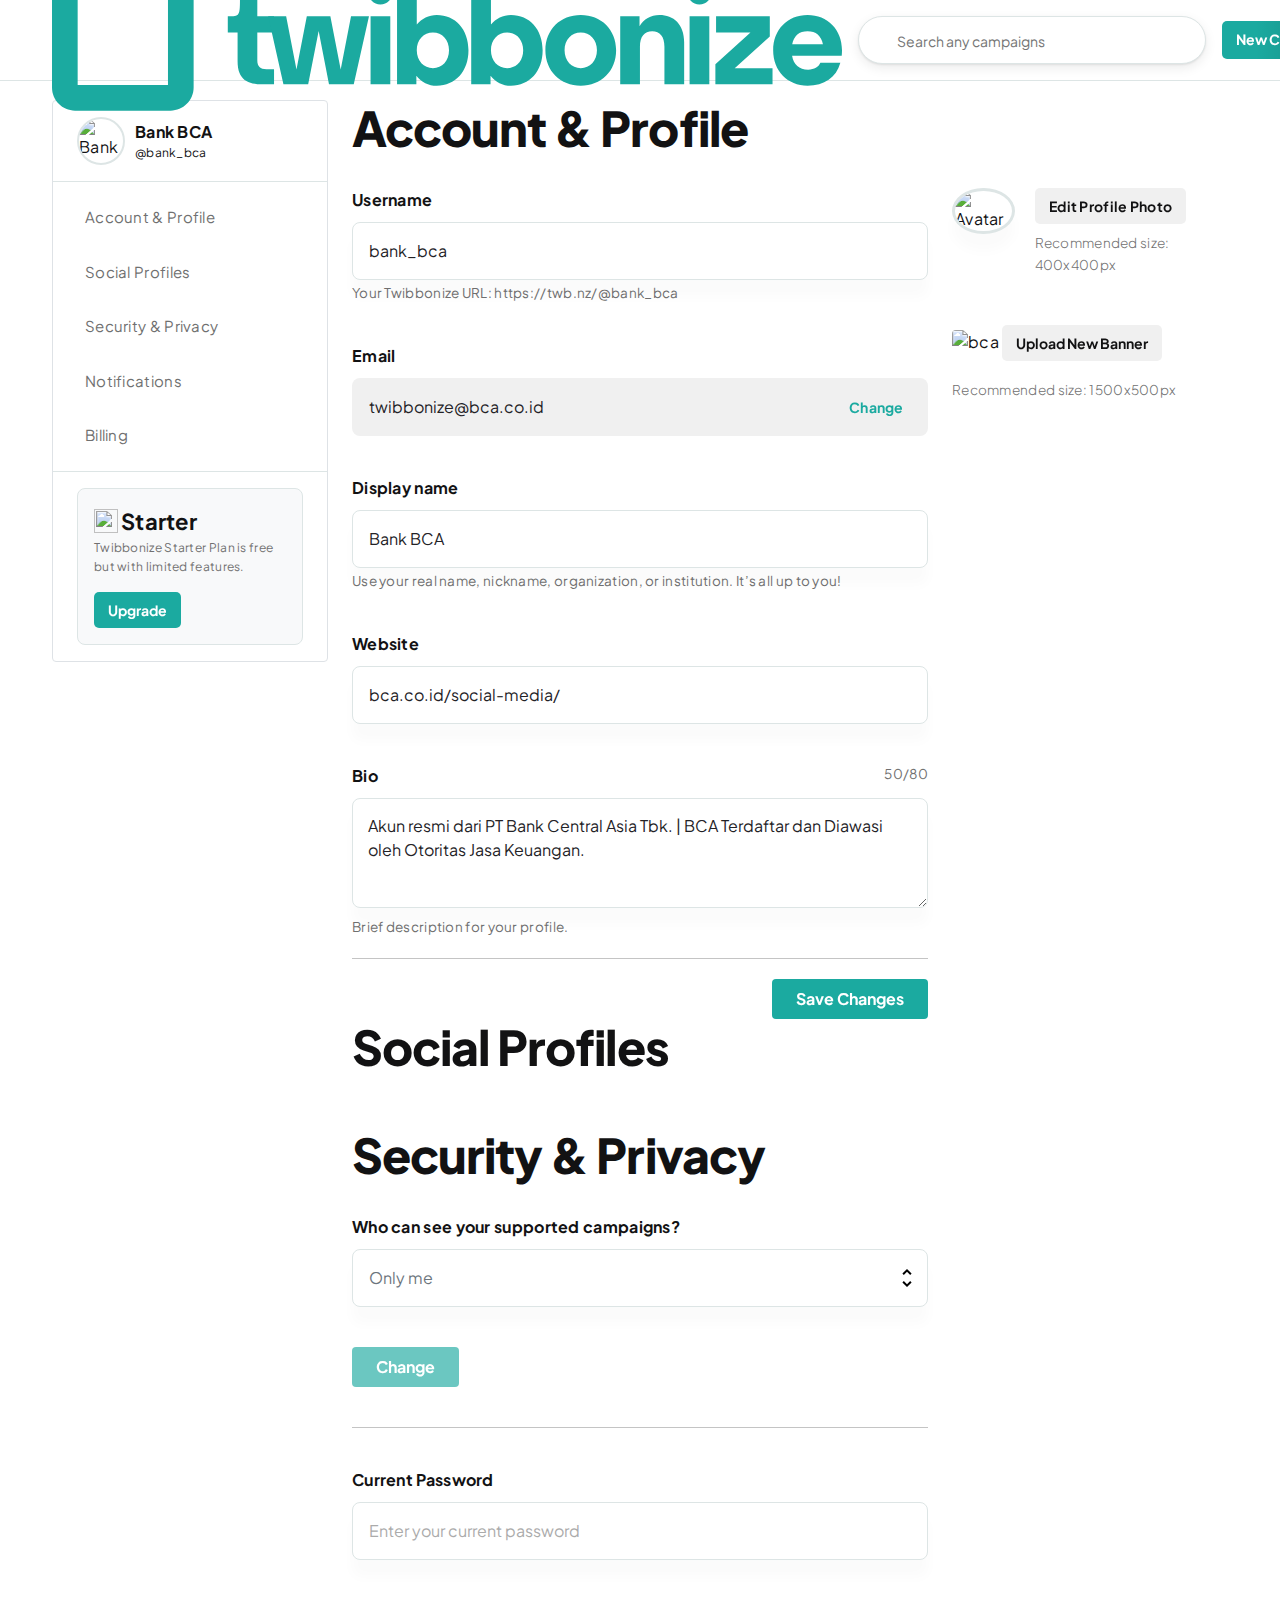
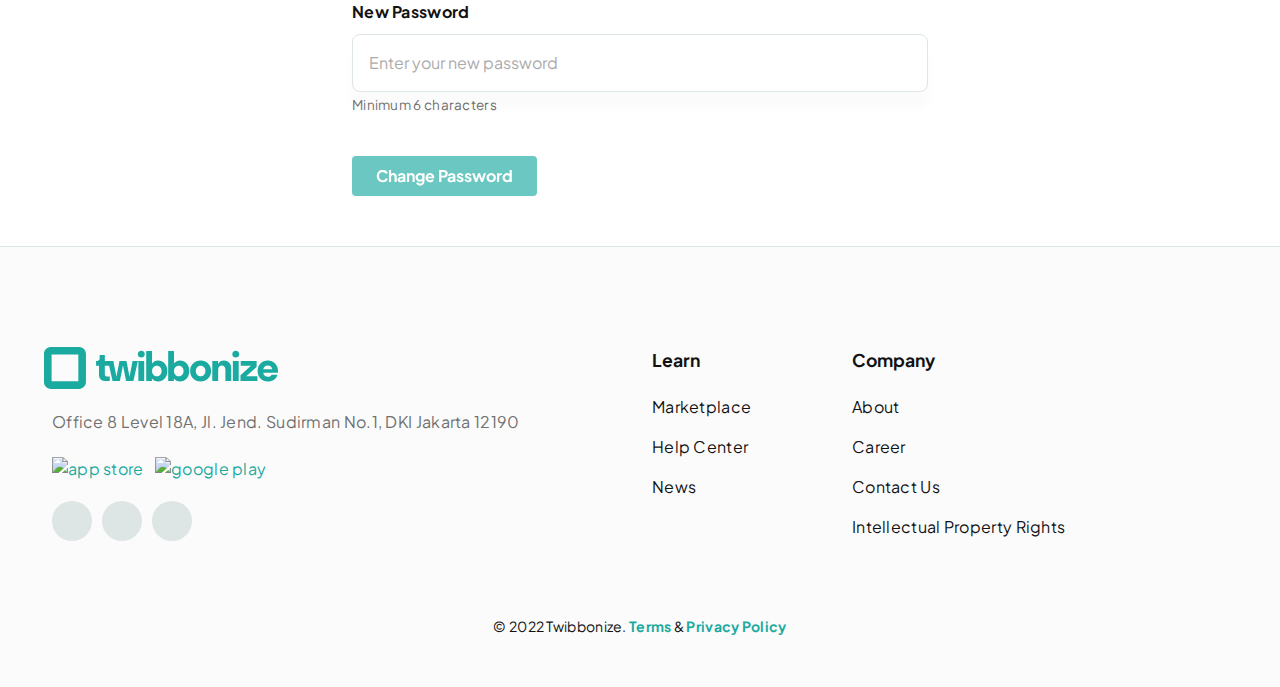
==== account_settings.html @ a71d7d4b "change button title" ====
<!DOCTYPE html>
<html>

<head>
  <meta charset="UTF-8" />
  <meta name="title" content="Raroin" />
  <meta name="description" content="where campaigns meet you" />
  <meta name="keywords" content="twibbonize, twibbon, campaign, bingkai, frame" />
  <meta name="robots" content="index, follow" />
  <meta name="language" content="English" />
  <meta name="viewport" content="width=device-width, initial-scale=1.0" />
  <title> Twibbonize - Where Campaigns Meet You!</title>
  <meta name="msapplication-TileColor" content="#da532c" />
  <meta name="theme-color" content="#ffffff" />
  <link rel="shortcut icon" href="/assets/img/icons/favicon-32x32.png" sizes="32x32" type="image/x-icon">
  <link rel="shortcut icon" href="/assets/img/icons/favicon-16x16.png" sizes="16x16" type="image/x-icon">

  <!-- 🌈🌈🌈🌈🌈🌈🌈🌈🌈🌈🌈🌈🌈🌈🌈 STYLES -->
  <link rel="stylesheet" href="assets/css/plugins/remixicon.css" />
  <link rel="stylesheet" href="assets/css/plugins/bootstrap.min.css" />
  <link rel="stylesheet" href="assets/css/plugins/swiper-bundle.min.css" />
  <link rel="stylesheet" href="assets/css/style.css?v=0.1" />
  <script src="https://cdn.jsdelivr.net/npm/feather-icons/dist/feather.min.js"></script>
</head>

<body>

  <div class="overflow-hidden">
    <div class="expand_menu">
      <div class="overlay">
        <div class="menu-wrapper">
          <div class="menu-container">
            <div class="darkmode-wrapper">
              <div class="switch_item toggle-darkmode checked">
                <input type="checkbox" id="darkmode" checked>
                <label for="darkmode"></label>
              </div>
            </div>

            <button class="btn-close-menu toggle-expand-menu">
              <i data-feather="x"></i>
            </button>

            <ul class="menu-list">
              <li class="menu-item">
                <a href="explore.html">
                  Explore
                </a>
              </li>
              <li class="menu-item">
                <a href="//marketplace.twibbonize.com">
                  Marketplace
                </a>
              </li>
              <li class="menu-item">
                <a href="//guide.twibbonize.com">
                  Guide
                </a>
              </li>

              <li class="menu-item">
                <a href="//news.twibbonize.com">
                  News
                </a>
              </li>

              <li class="menu-item">
                <a href="//about.twibbonize.com">
                  About
                </a>
              </li>
            </ul>

            <a class="btn-change-lang">
              <i data-feather="globe"></i>
              <span>English (United States)</span>
            </a>

            <div class="profile-section">
              <div class="profile-avatar">
                <img class="profile-img" src="assets/img/avatars/twibbonize-avatar.jpg" alt="avatar">
                <div class="profile-name">
                  <h5>Yoga Altariz</h5>
                  <a href="#">Manage your profile</a>
                </div>
              </div>

              <div>
                <button class="btn btn-transparent btn-sm">
                  <i data-feather="log-out"></i>
                </button>
              </div>
            </div>
          </div>
        </div>
      </div>
    </div>

    <header class="header__explore">
      <div class="container">
        <nav class="header-wrapper">
          <div class="header__logo">

            <a href="home.html" class="d-none d-md-inline">
              <img class="header__brand" src="assets/img/logos/Logo-twb.svg" alt="logo" />
              <img class="header__brand-mobile" src="assets/img/logos/logo-twb-icon.svg" alt="logo" />
            </a>


            <a href="home.html" class="d-inline d-md-none color_text">
              <i data-feather="chevron-left" width="24" height="24"></i>
            </a>
          </div>

          <div class="header__center">
            <div class="header__search">
              <i data-feather="search" width="16" style="position: absolute; top: 12px; color: #ababab"></i>
              <input type="search" placeholder="Search any campaigns" />
            </div>
          </div>

          <div class="d-none d-md-flex header__menu">
            <button class="d-none d-lg-inline header__action-item btn btn-grad btn-sm">
              <i data-feather="plus" width="16" height="16"></i>
              New Campaign
            </button>
            <button class="header__bar-menu toggle-expand-menu">
              <i data-feather="menu" width="24" height="24"></i>
            </button>
          </div>
        </nav>
      </div>
    </header>

    <div x-data="app()" class="container mt-100 mb-30">
      <div class="row">
        <div class="col-3">
          <div class="border rounded">
            <div class="d-flex align-items-center space-x-10 account-profile">
              <img class="photo" src="assets/img/avatars/bca.png" alt="Bank BCA">
              <div class="d-flex flex-column">
                <span class="fw-bold">Bank BCA</span>
                <span class="txt_sm">@bank_bca</span>
              </div>
            </div>
            <ul class="account-menu">
              <li :class="{ 'active': currentSetting == 'account' }" @click="switchSetting('account')">
                <a href="#" class="d-flex align-items-center justify-content-between">
                  <div class="d-flex align-items-center">
                    <i data-feather="user" width="16" height="16"></i>
                    <span class="ml-2">Account & Profile</span>
                  </div>
                  <i data-feather="chevron-right" width="16" height="16"></i>
                </a>
              </li>

              <li :class="{ 'active': currentSetting == 'social' }" @click="switchSetting('social')">
                <a href="#" class="d-flex align-items-center justify-content-between">
                  <div class="d-flex align-items-center">
                    <i data-feather="link" width="16" height="16"></i>
                    <span class="ml-2">Social Profiles</span>
                  </div>
                  <i data-feather="chevron-right" width="16" height="16"></i>
                </a>
              </li>

              <li :class="{ 'active': currentSetting == 'security' }" @click="switchSetting('security')">
                <a href="#" class="d-flex align-items-center justify-content-between">
                  <div class="d-flex align-items-center">
                    <i data-feather="lock" width="16" height="16"></i>
                    <span class="ml-2">Security & Privacy</span>
                  </div>
                  <i data-feather="chevron-right" width="16" height="16"></i>
                </a>
              </li>


              <li :class="{ 'active': currentSetting == 'notification' }" @click="switchSetting('notification')">
                <a href="#" class="d-flex align-items-center justify-content-between">
                  <div class="d-flex align-items-center">
                    <i data-feather="bell" width="16" height="16"></i>
                    <span class="ml-2">Notifications</span>
                  </div>
                  <i data-feather="chevron-right" width="16" height="16"></i>
                </a>
              </li>

              <li :class="{ 'active': currentSetting == 'billing' }" @click="switchSetting('billing')">
                <a href="#" class="d-flex align-items-center justify-content-between">
                  <div class="d-flex align-items-center">
                    <i data-feather="credit-card" width="16" height="16"></i>
                    <span class="ml-2">Billing</span>
                  </div>
                  <i data-feather="chevron-right" width="16" height="16"></i>
                </a>
              </li>


              <li>
                <div class="upgrade-card">
                  <div class="account-plan bg-light">
                    <div class="d-flex align-items-center space-x-3">
                      <img class="account-plan--icon" src="assets/img/icons/sphere.svg" alt="">
                      <span class="account-plan--title">
                        Starter
                      </span>
                    </div>

                    <p class="txt_sm">Twibbonize Starter Plan is free but with limited features. </p>

                    <button class="btn btn-primary btn-sm mt-3">Upgrade</button>
                  </div>
                </div>
              </li>
            </ul>
          </div>
        </div>


        <div class="col-9">
          <div x-show="currentSetting == 'account'" x-transition>
            <h1 class="setting-title">Account & Profile</h1>
            <div class="row">
              <div class="col-8">
                <div class="form-group">
                  <div class="space-y-40">
                    <div class="space-y-10">
                      <span class="nameInput">Username</span>
                      <input type="text" class="form-control input_white" value="bank_bca" />
                      <small class="txt_xs color_text">Your Twibbonize URL: https://twb.nz/@bank_bca</small>
                    </div>


                    <div class="space-y-10">
                      <span class="nameInput">Email</span>
                      <div class="confirm">
                        <input type="text" class="form-control" placeholder="Enter your email"
                          value="twibbonize@bca.co.id" disabled>
                        <a href="#" class="confirm-btn btn btn-ghost btn-sm">Change</a>
                      </div>

                    </div>

                    <div class="space-y-10">
                      <span class="nameInput">Display name</span>
                      <input type="text" class="form-control input_white" value="Bank BCA" />
                      <small class="txt_xs color_text">Use your real name, nickname, organization, or institution. It’s
                        all up to you!</small>
                    </div>



                    <div class="space-y-10">
                      <span class="nameInput">Website</span>
                      <input type="text" class="form-control input_white" value="bca.co.id/social-media/" />
                    </div>

                    <div class="space-y-10">
                      <div class="d-flex  justify-content-between">
                        <span class="nameInput">Bio</span>

                        <span class="txt_xs color_text">50/80</span>
                      </div>
                      <textarea style="min-height: 110px" class="input_white"
                        placeholder="Add your bio">Akun resmi dari PT Bank Central Asia Tbk. | BCA Terdaftar dan Diawasi oleh Otoritas Jasa Keuangan.</textarea>
                      <small class="txt_xs color_text">Brief description for your profile.</small>
                    </div>
                  </div>
                </div>

                <hr>
                <div class="mt-20">
                  <button class="btn btn-primary float-right">Save Changes</button>
                </div>
              </div>

              <div class="col-4">
                <div class="form-group">
                  <div class="space-y-40">
                    <div class="avatars align-items-start space-x-20 mb-30">
                      <div id="profile-container">
                        <img id="profileImage" src="assets/img/avatars/bca.png" alt="Avatar" class="avatar border" />
                      </div>
                      <div class="d-flex flex-column">
                        <div id="boxUpload">
                          <a href="#" class="btn btn-secondary btn-sm mb-2">Edit Profile Photo</a>
                          <input id="imageUpload" type="file" name="profile_photo" placeholder="Photo" required=""
                            capture>
                        </div>
                        <p class="txt_xs fw-light">Recommended size: 400x400px</p>
                      </div>
                    </div>

                    <div class="space-y-10">
                      <img class="profile-banner" src="assets/img/profile-banner/banner-bca.png" alt="bca">
                      <button class="btn btn-secondary btn-sm mb-2">Upload New Banner</button>
                      <p class="txt_xs fw-light">Recommended size: 1500x500px</p>
                    </div>
                  </div>
                </div>
              </div>
            </div>
          </div>

          <div x-show="currentSetting == 'social'" x-transition>
            <h1 class="setting-title">Social Profiles</h1>
            <div class="row">
              <div class="col-8">
                <div class="form-group">
                  <div class="space-y-40">
                    <div class="space-y-10">

                    </div>
                  </div>
                </div>
              </div>
            </div>
          </div>


          <div x-show="currentSetting == 'security'" x-transition>
            <h1 class="setting-title">Security & Privacy</h1>
            <div class="row">
              <div class="col-8">
                <div class="form-group">
                  <div class="space-y-40">
                    <div class="space-y-10">
                      <span class="nameInput">Who can see your supported campaigns?</span>
                      <select class="form-select custom-select input_white">
                        <option value="">Only me</option>
                        <option value="">Everyone</option>
                      </select>
                    </div>
                    <button class="btn btn-primary" disabled>Change</button>

                    <hr>
                    <div class="space-y-10">
                      <span class="nameInput">Current Password</span>
                      <input type="password" class="form-control input_white"
                        placeholder="Enter your current password" />
                    </div>

                    <div class="space-y-10">
                      <span class="nameInput">New Password</span>
                      <input type="password" class="form-control input_white" placeholder="Enter your new password" />
                      <small class="txt_xs color_text">Minimum 6 characters</small>
                    </div>

                    <button class="btn btn-primary" disabled>Change Password</button>
                  </div>
                </div>
              </div>

            </div>


          </div>
        </div>


      </div>
    </div>
  </div>


  <footer class="footer__1">
    <div class="container">
      <div class="row">
        <div class="col-lg-6 space-y-20">
          <div class="footer__logo">
            <a href="/">
              <img src="assets/img/logos/Logo-twb.svg" height="42" alt="logo" id="logo_js_f">
            </a>
          </div>
          <p class="footer__text">
            Office 8 Level 18A, Jl. Jend. Sudirman No.1,
            DKI Jakarta 12190
          </p>

          <div class="footer_download-app">
            <a href="#">
              <img src="assets/img/buttons/App Store.png" alt="app store">
            </a>

            <a href="#">
              <img src="assets/img/buttons/Google Play.png" alt="google play">
            </a>
          </div>


          <div>
            <ul class="footer__social space-x-10 mb-40">
              <li> <a href=""> <i data-feather="facebook"></i> </a>
              </li>
              <li> <a href=""> <i data-feather="twitter"></i> </a>
              </li>
              <li> <a href=""> <i data-feather="linkedin"></i> </a>
              </li>
            </ul>
          </div>
        </div>
        <div class="col-lg-2 col-6">
          <h6 class="footer__title">Learn</h6>
          <ul class="footer__list">
            <li> <a href="Home1.html"> Marketplace </a>
            </li>
            <li> <a href="Home2.html"> Help Center
              </a> </li>
            <li> <a href="Home3.html"> News </a> </li>

          </ul>
        </div>
        <div class="col-lg-3 col-6">
          <h6 class="footer__title">Company</h6>
          <ul class="footer__list">
            <li> <a href="Profile.html"> About </a>
            </li>
            <li> <a href="Creators.html"> Career </a>
            </li>
            <li>
              <a href="Collections.html"> Contact Us </a>
            </li>
            <li>
              <a href="#">
                Intellectual Property Rights
              </a>
            </li>
          </ul>
        </div>

      </div>
      <div class="copyright text-center">
        <span>© 2022 Twibbonize.</span>
        <a href="#" class="color_brand">Terms</a>
        <span>&</span>
        <a href="#" class="color_brand">Privacy Policy</a>
      </div>
    </div>
  </footer>
  </div>


  <!-- 🌈🌈🌈🌈🌈🌈🌈🌈🌈🌈🌈🌈🌈🌈🌈 SCRIPTS -->
  <script src="assets/js/jquery-3.6.0.js"></script>
  <script src="https://cdn.jsdelivr.net/npm/select2@4.1.0-rc.0/dist/js/select2.min.js"></script>
  <script src="assets/js/bootstrap.bundle.min.js"></script>
  <script src="assets/js/swiper-bundle.min.js"></script>
  <script src="assets/js/gsap.min.js"></script>
  <script src="assets/js/ScrollTrigger.min.js"></script>
  <script src="assets/js/sticky-sidebar.js"></script>
  <script src="assets/js/script.js"></script>
  <script src="https://cdn.jsdelivr.net/npm/web3@latest/dist/web3.min.js"></script>
  <script src="https://unpkg.com/dayjs@1.8.21/dayjs.min.js"></script>
  <script src="https://cdn.jsdelivr.net/npm/dayjs@1.11.3/plugin/relativeTime.js"></script>
  <script src="//unpkg.com/alpinejs" defer></script>
  <script src="https://unpkg.com/@popperjs/core@2"></script>
  <script src="https://unpkg.com/tippy.js@6"></script>

  <script>
    feather.replace()


    $('.toggle-expand-menu').click(function () {
      $('body').toggleClass('expand-menu--open')
    })


    const app = function () {
      return {
        currentSetting: 'account',
        switchSetting: function (setting) {
          this.currentSetting = setting
        }
      }
    }

  </script>
</body>

</html>
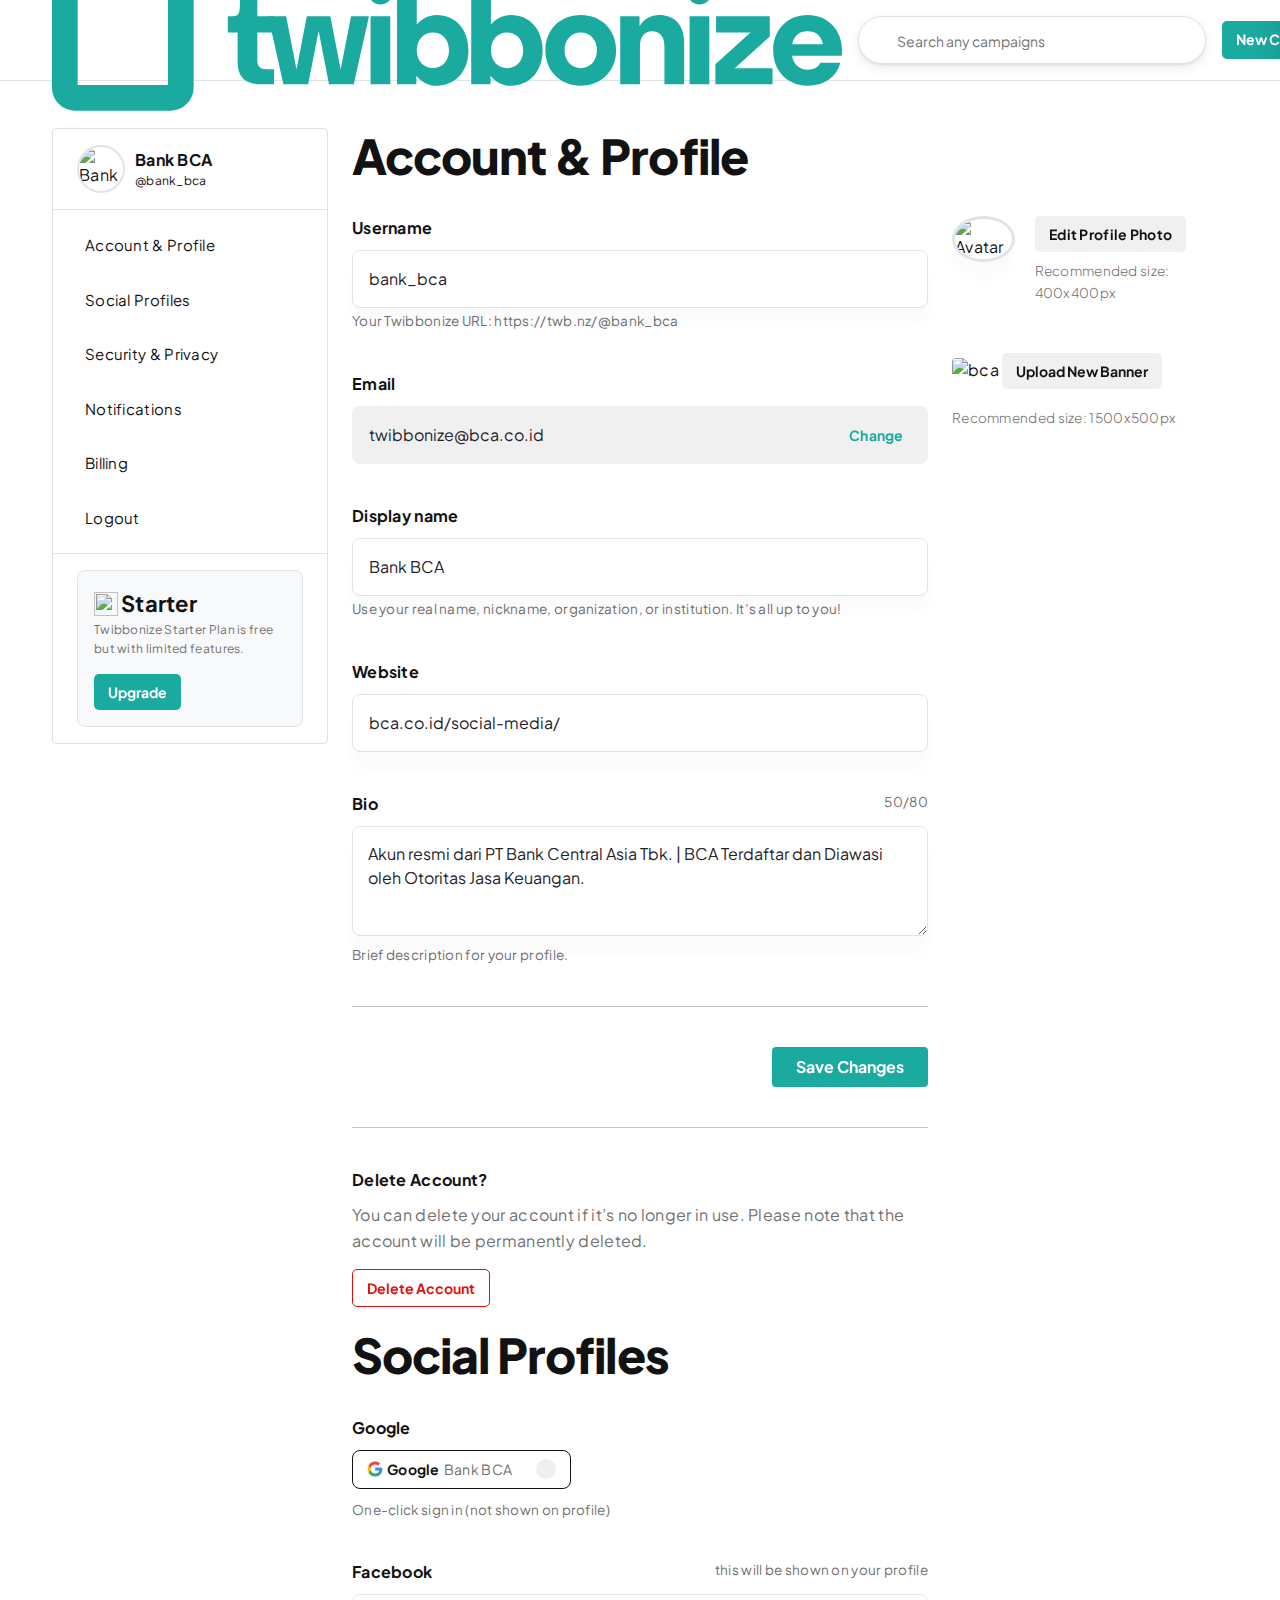
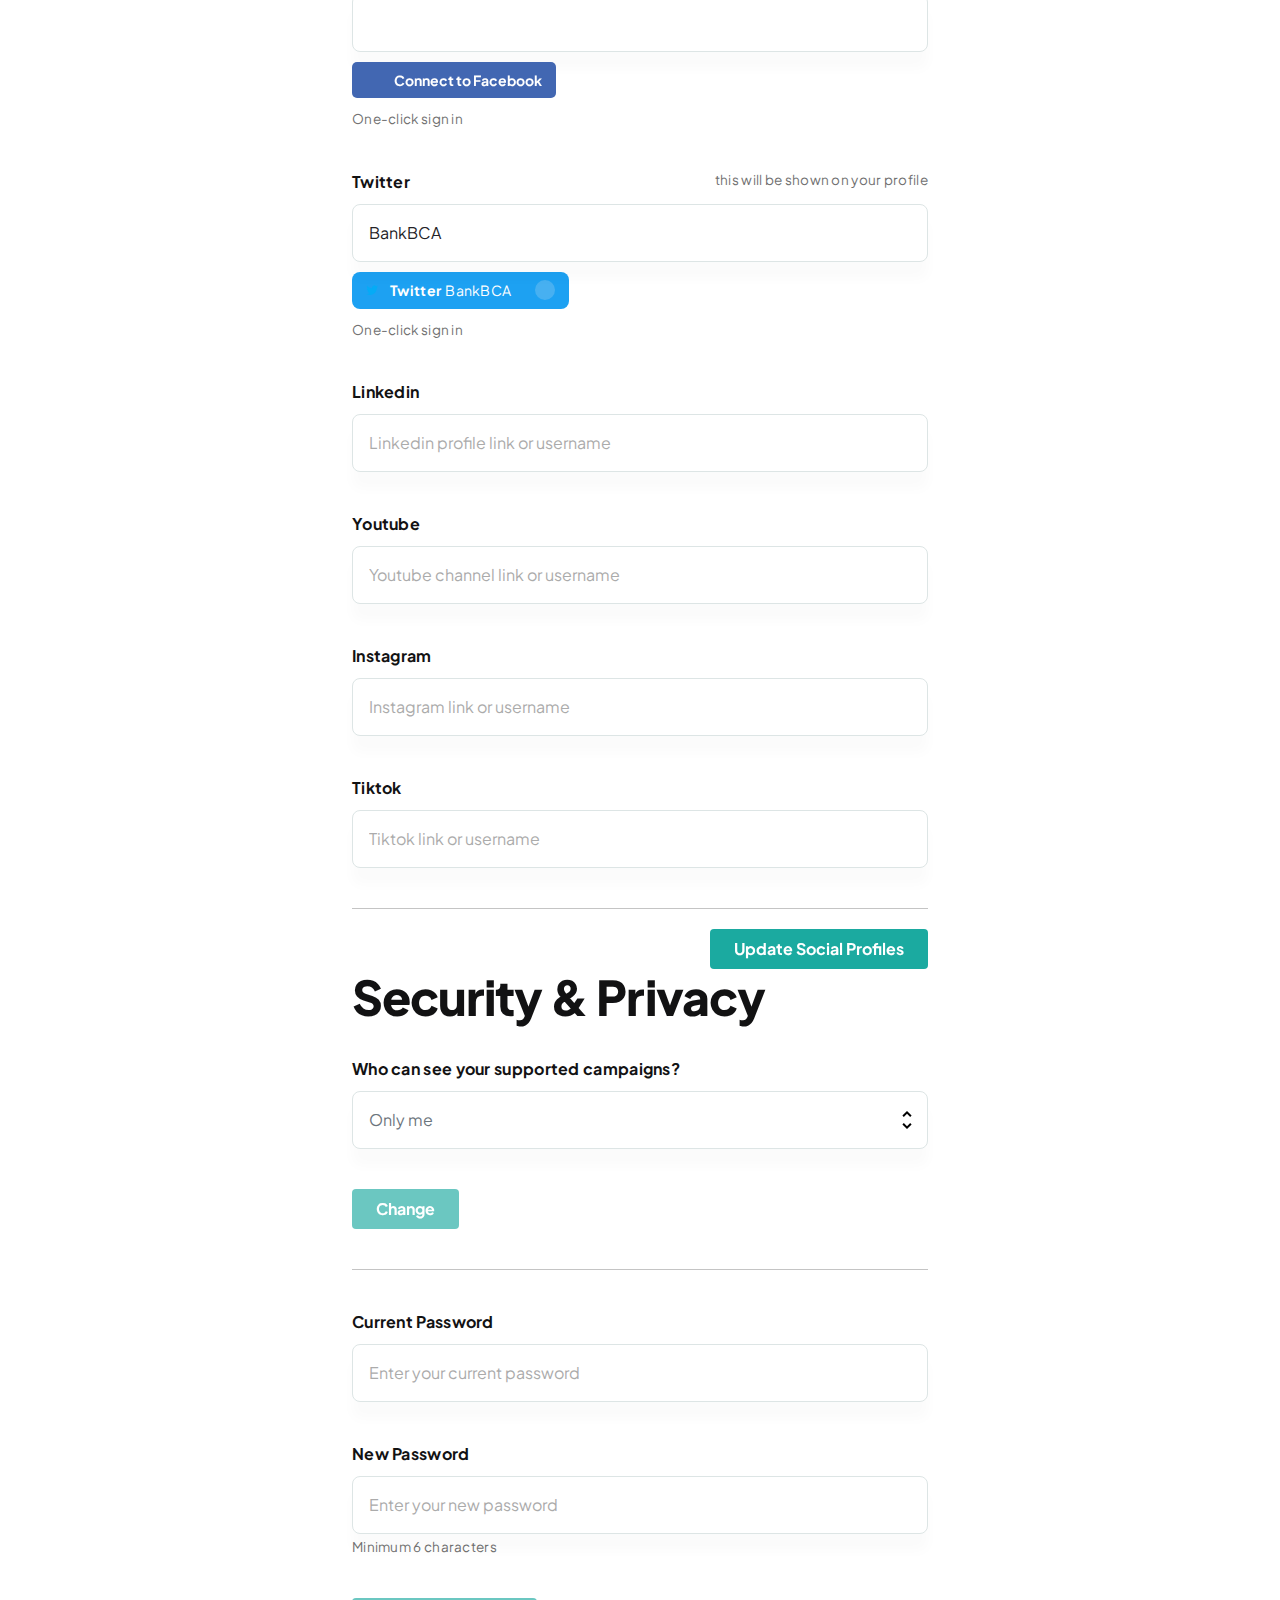
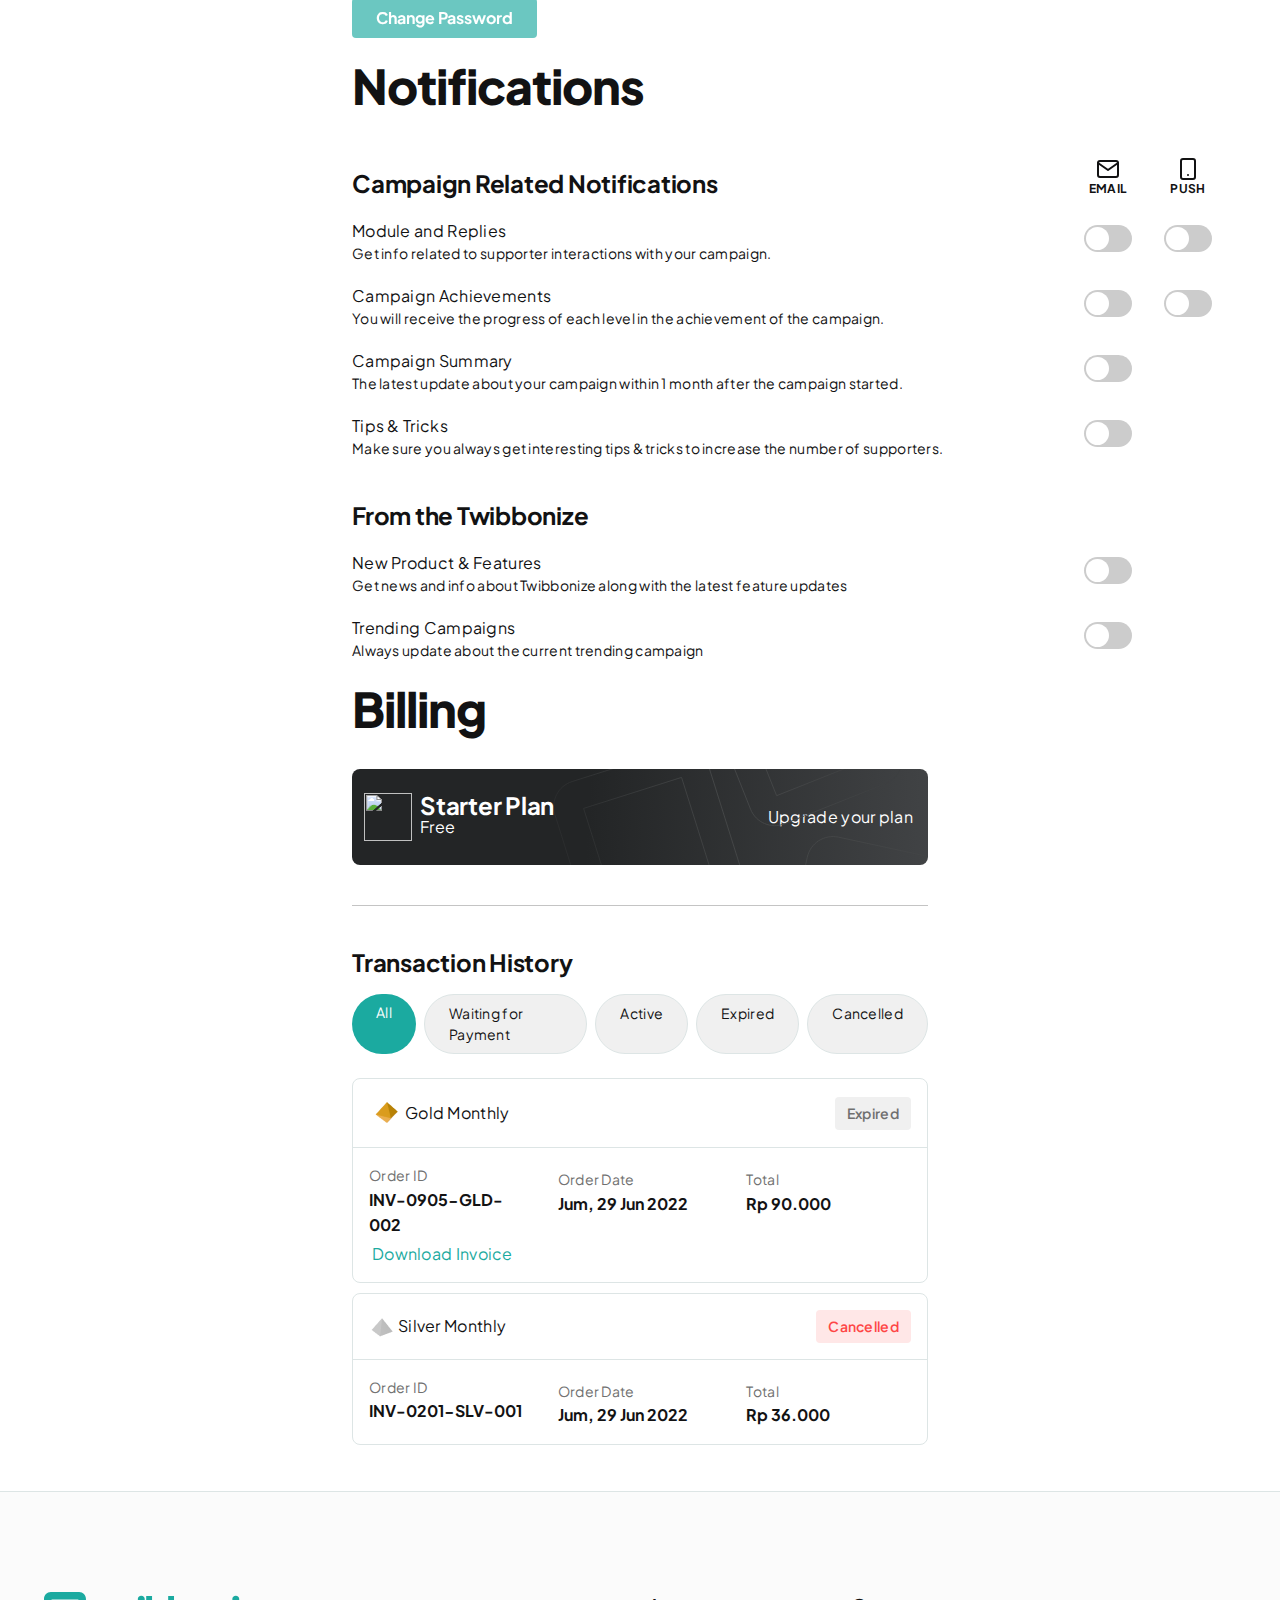
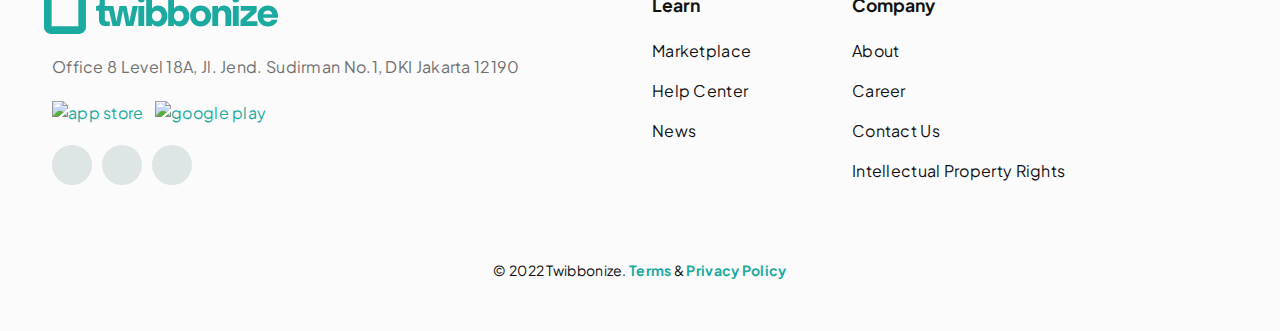
==== commit 280aa63b: "desktop notifications & billing" ====
--- a/account_settings.html
+++ b/account_settings.html
@@ -23,9 +23,8 @@
   <script src="https://cdn.jsdelivr.net/npm/feather-icons/dist/feather.min.js"></script>
 </head>
 
-<body>
-
-  <div class="overflow-hidden">
+<body x-data="app()">
+  <div id="min-tablet-view" class="overflow-hidden">
     <div class="expand_menu">
       <div class="overlay">
         <div class="menu-wrapper">
@@ -81,14 +80,8 @@
                 <img class="profile-img" src="assets/img/avatars/twibbonize-avatar.jpg" alt="avatar">
                 <div class="profile-name">
                   <h5>Yoga Altariz</h5>
-                  <a href="#">Manage your profile</a>
-                </div>
-              </div>
-
-              <div>
-                <button class="btn btn-transparent btn-sm">
-                  <i data-feather="log-out"></i>
-                </button>
+                  <a href="account_settings.html">Manage your account</a>
+                </div>
               </div>
             </div>
           </div>
@@ -132,7 +125,7 @@
       </div>
     </header>
 
-    <div x-data="app()" class="container mt-100 mb-30">
+    <div class="app container mb-30">
       <div class="row">
         <div class="col-3">
           <div class="border rounded">
@@ -144,7 +137,8 @@
               </div>
             </div>
             <ul class="account-menu">
-              <li :class="{ 'active': currentSetting == 'account' }" @click="switchSetting('account')">
+              <li :class="{ 'active': currentSetting == 'Account & Profile' }"
+                @click="switchSetting('Account & Profile')">
                 <a href="#" class="d-flex align-items-center justify-content-between">
                   <div class="d-flex align-items-center">
                     <i data-feather="user" width="16" height="16"></i>
@@ -154,7 +148,7 @@
                 </a>
               </li>
 
-              <li :class="{ 'active': currentSetting == 'social' }" @click="switchSetting('social')">
+              <li :class="{ 'active':  currentSetting == 'Social Profiles' }" @click="switchSetting('Social Profiles')">
                 <a href="#" class="d-flex align-items-center justify-content-between">
                   <div class="d-flex align-items-center">
                     <i data-feather="link" width="16" height="16"></i>
@@ -164,7 +158,8 @@
                 </a>
               </li>
 
-              <li :class="{ 'active': currentSetting == 'security' }" @click="switchSetting('security')">
+              <li :class="{ 'active': currentSetting == 'Security & Privacy' }"
+                @click="switchSetting('Security & Privacy')">
                 <a href="#" class="d-flex align-items-center justify-content-between">
                   <div class="d-flex align-items-center">
                     <i data-feather="lock" width="16" height="16"></i>
@@ -175,7 +170,7 @@
               </li>
 
 
-              <li :class="{ 'active': currentSetting == 'notification' }" @click="switchSetting('notification')">
+              <li :class="{ 'active': currentSetting == 'Notifications' }" @click="switchSetting('Notifications')">
                 <a href="#" class="d-flex align-items-center justify-content-between">
                   <div class="d-flex align-items-center">
                     <i data-feather="bell" width="16" height="16"></i>
@@ -185,7 +180,7 @@
                 </a>
               </li>
 
-              <li :class="{ 'active': currentSetting == 'billing' }" @click="switchSetting('billing')">
+              <li :class="{ 'active': currentSetting == 'Billing' }" @click="switchSetting('Billing')">
                 <a href="#" class="d-flex align-items-center justify-content-between">
                   <div class="d-flex align-items-center">
                     <i data-feather="credit-card" width="16" height="16"></i>
@@ -195,6 +190,14 @@
                 </a>
               </li>
 
+              <li>
+                <a href="#" class="d-flex align-items-center justify-content-between">
+                  <div class="d-flex align-items-center">
+                    <i data-feather="log-out" width="16" height="16"></i>
+                    <span class="ml-2">Logout</span>
+                  </div>
+                </a>
+              </li>
 
               <li>
                 <div class="upgrade-card">
@@ -218,7 +221,7 @@
 
 
         <div class="col-9">
-          <div x-show="currentSetting == 'account'" x-transition>
+          <div x-show="currentSetting == 'Account & Profile'" x-transition>
             <h1 class="setting-title">Account & Profile</h1>
             <div class="row">
               <div class="col-8">
@@ -265,13 +268,31 @@
                         placeholder="Add your bio">Akun resmi dari PT Bank Central Asia Tbk. | BCA Terdaftar dan Diawasi oleh Otoritas Jasa Keuangan.</textarea>
                       <small class="txt_xs color_text">Brief description for your profile.</small>
                     </div>
-                  </div>
-                </div>
-
-                <hr>
-                <div class="mt-20">
-                  <button class="btn btn-primary float-right">Save Changes</button>
-                </div>
+
+                    <hr class="d-block">
+                    <div class="d-flex">
+                      <button class="btn btn-primary ml-auto">Save Changes</button>
+                    </div>
+
+                    <hr class="d-block">
+
+                    <div class="space-y-10">
+                      <span class="nameInput">
+                        Delete Account?
+                      </span>
+
+                      <p class="color_text">
+                        You can delete your account if it’s no longer in use. Please note that the account will be
+                        permanently deleted.
+                      </p>
+
+
+                      <button class="btn btn-danger btn-outline btn-sm mt-3">Delete Account</button>
+                    </div>
+                  </div>
+                </div>
+
+
               </div>
 
               <div class="col-4">
@@ -302,23 +323,118 @@
             </div>
           </div>
 
-          <div x-show="currentSetting == 'social'" x-transition>
+          <div x-show=" currentSetting == 'Social Profiles'" x-transition>
             <h1 class="setting-title">Social Profiles</h1>
             <div class="row">
               <div class="col-8">
                 <div class="form-group">
                   <div class="space-y-40">
                     <div class="space-y-10">
-
-                    </div>
-                  </div>
-                </div>
-              </div>
-            </div>
-          </div>
-
-
-          <div x-show="currentSetting == 'security'" x-transition>
+                      <span class="nameInput d-block">Google</span>
+                      <div class="google-connect">
+                        <div class="d-flex align-items-center space-x-4">
+                          <svg xmlns="http://www.w3.org/2000/svg" xmlns:xlink="http://www.w3.org/1999/xlink" width="16"
+                            height="16" viewBox="0 0 32 32" fill="none">
+                            <rect width="32" height="32" fill="url(#pattern0)" />
+                            <defs>
+                              <pattern id="pattern0" patternContentUnits="objectBoundingBox" width="1" height="1">
+                                <use xlink:href="#image0" transform="scale(0.0025)" />
+                              </pattern>
+                              <image id="image0" width="400" height="400"
+                                xlink:href="[data-uri]" />
+                            </defs>
+                          </svg>
+                          <span class="color_black fw-bold">Google</span>
+                          <span class="color_text">Bank BCA</span>
+                        </div>
+
+                        <button class="disconnect">
+                          <i data-feather="x" width="16" height="16"></i>
+                        </button>
+                      </div>
+
+                      <p class="txt_xs color_text">One-click sign in (not shown on profile)</p>
+                    </div>
+
+
+                    <div class="space-y-10">
+                      <div class="d-flex  justify-content-between">
+                        <span class="nameInput">Facebook</span>
+                        <span class="txt_xs color_text">this will be shown on your profile</span>
+                      </div>
+                      <input type="text" class="form-control input_white" />
+
+                      <button class="btn facebook-btn btn-sm">
+                        <img class="mr-2" src="assets/img/icons/facebook-box.svg" width="16" height="16" alt="">
+                        Connect to Facebook
+                      </button>
+
+                      <p class="txt_xs color_text">One-click sign in</p>
+                    </div>
+
+
+                    <div class="space-y-10">
+                      <div class="d-flex  justify-content-between">
+                        <span class="nameInput">Twitter</span>
+                        <span class="txt_xs color_text">this will be shown on your profile</span>
+                      </div>
+                      <input type="text" class="form-control input_white" value="BankBCA"
+                        placeholder="Twitter username" />
+
+                      <div class="twitter-connect">
+                        <div class="d-flex align-items-center space-x-4">
+                          <img class="mr-2" src="assets/img/icons/twitter.svg" height="10" alt="">
+                          <span class="fw-bold">Twitter</span>
+                          <span class="color-grey-light fw-normal">BankBCA</span>
+                        </div>
+
+
+                        <button class="disconnect">
+                          <i data-feather="x" width="16" height="16"></i>
+                        </button>
+                      </div>
+
+                      <p class="txt_xs color_text">One-click sign in</p>
+                    </div>
+
+
+                    <div class="space-y-10">
+                      <span class="nameInput">Linkedin</span>
+                      <input type="text" class="form-control input_white"
+                        placeholder="Linkedin profile link or username" />
+                    </div>
+
+
+                    <div class="space-y-10">
+                      <span class="nameInput">Youtube</span>
+                      <input type="text" class="form-control input_white"
+                        placeholder="Youtube channel link or username" />
+                    </div>
+
+
+                    <div class="space-y-10">
+                      <span class="nameInput">Instagram</span>
+                      <input type="text" class="form-control input_white" placeholder="Instagram link or username" />
+                    </div>
+
+                    <div class="space-y-10">
+                      <span class="nameInput">Tiktok</span>
+                      <input type="text" class="form-control input_white" placeholder="Tiktok link or username" />
+                    </div>
+
+                    <hr>
+                    <div class="mt-20">
+                      <button class="btn btn-primary float-right">Update Social Profiles</button>
+                    </div>
+
+                  </div>
+                </div>
+              </div>
+            </div>
+          </div>
+
+
+          <div x-show="currentSetting == 'Security & Privacy'" x-transition>
             <h1 class="setting-title">Security & Privacy</h1>
             <div class="row">
               <div class="col-8">
@@ -350,93 +466,756 @@
                   </div>
                 </div>
               </div>
-
-            </div>
-
-
-          </div>
-        </div>
-
-
+            </div>
+          </div>
+
+          <div x-show="currentSetting == 'Notifications'" x-transition>
+            <h1 class="setting-title">Notifications</h1>
+
+            <div class="form-group">
+              <div class="form-column-wrapper">
+                <div class="form-column--header">
+                  <h3 class="form-column--title">
+                    Campaign Related Notifications
+                  </h3>
+
+                  <div class="text-center">
+                    <svg xmlns="http://www.w3.org/2000/svg" width="24" height="24" viewBox="0 0 24 24" fill="none"
+                      stroke="currentColor" stroke-width="2" stroke-linecap="round" stroke-linejoin="round"
+                      class="feather feather-mail">
+                      <path d="M4 4h16c1.1 0 2 .9 2 2v12c0 1.1-.9 2-2 2H4c-1.1 0-2-.9-2-2V6c0-1.1.9-2 2-2z" />
+                      <polyline points="22,6 12,13 2,6" />
+                    </svg>
+
+                    <p class="notification-check--header">
+                      EMAIL
+                    </p>
+                  </div>
+
+                  <div class="text-center">
+                    <svg xmlns="http://www.w3.org/2000/svg" width="24" height="24" viewBox="0 0 24 24" fill="none"
+                      stroke="currentColor" stroke-width="2" stroke-linecap="round" stroke-linejoin="round"
+                      class="feather feather-smartphone">
+                      <rect x="5" y="2" width="14" height="20" rx="2" ry="2" />
+                      <line x1="12" y1="18" x2="12.01" y2="18" />
+                    </svg>
+
+                    <p class="notification-check--header">
+                      PUSH
+                    </p>
+                  </div>
+                </div>
+              </div>
+
+              <div class="space-y-20">
+                <div class="form-notify">
+                  <div class="form-notify--title">
+                    Module and Replies
+                  </div>
+                  <div class="form-notify--desc">
+                    Get info related to supporter interactions with your campaign.
+                  </div>
+                  <div class="form-notify--email">
+                    <div class="d-flex justify-content-center switch_item">
+                      <input type="checkbox" id="module_replies_email">
+                      <label for="module_replies_email">Toggle</label>
+                    </div>
+                  </div>
+                  <div class="form-notify--push">
+                    <div class="d-flex justify-content-center switch_item">
+                      <input type="checkbox" id="module_replies_push">
+                      <label for="module_replies_push">Toggle</label>
+                    </div>
+                  </div>
+                </div>
+
+
+                <div class="form-notify">
+                  <div class="form-notify--title">
+                    Campaign Achievements
+                  </div>
+                  <div class="form-notify--desc">
+                    You will receive the progress of each level in the achievement of the campaign.
+                  </div>
+                  <div class="form-notify--email">
+                    <div class="d-flex justify-content-center switch_item">
+                      <input type="checkbox" id="campaign_achievement_email">
+                      <label for="campaign_achievement_email">Toggle</label>
+                    </div>
+                  </div>
+                  <div class="form-notify--push">
+                    <div class="d-flex justify-content-center switch_item">
+                      <input type="checkbox" id="campaign_achievement_push">
+                      <label for="campaign_achievement_push">Toggle</label>
+                    </div>
+                  </div>
+                </div>
+
+
+                <div class="form-notify">
+                  <div class="form-notify--title">
+                    Campaign Summary
+                  </div>
+                  <div class="form-notify--desc">
+                    The latest update about your campaign within 1 month after the campaign started.
+                  </div>
+                  <div class="form-notify--email">
+                    <div class="d-flex justify-content-center switch_item">
+                      <input type="checkbox" id="campaign_summary_email">
+                      <label for="campaign_summary_email">Toggle</label>
+                    </div>
+                  </div>
+
+                </div>
+
+
+                <div class="form-notify">
+                  <div class="form-notify--title">
+                    Tips & Tricks
+                  </div>
+                  <div class="form-notify--desc">
+                    Make sure you always get interesting tips & tricks to increase the number of supporters.
+                  </div>
+                  <div class="form-notify--email">
+                    <div class="d-flex justify-content-center switch_item">
+                      <input type="checkbox" id="tips_trick_email">
+                      <label for="tips_trick_email">Toggle</label>
+                    </div>
+                  </div>
+
+                </div>
+
+
+              </div>
+            </div>
+
+
+            <div class="form-group">
+              <div class="form-column-wrapper">
+                <div class="form-column--header">
+                  <h3 class="form-column--title">
+                    From the Twibbonize
+                  </h3>
+                </div>
+              </div>
+
+
+              <div class="space-y-20">
+                <div class="form-notify">
+                  <div class="form-notify--title">
+                    New Product & Features
+                  </div>
+                  <div class="form-notify--desc">
+                    Get news and info about Twibbonize along with the latest feature updates
+                  </div>
+                  <div class="form-notify--email">
+                    <div class="d-flex justify-content-center switch_item">
+                      <input type="checkbox" id="product_features_email">
+                      <label for="product_features_email">Toggle</label>
+                    </div>
+                  </div>
+
+                </div>
+
+
+                <div class="form-notify">
+                  <div class="form-notify--title">
+                    Trending Campaigns
+                  </div>
+                  <div class="form-notify--desc">
+                    Always update about the current trending campaign
+                  </div>
+                  <div class="form-notify--email">
+                    <div class="d-flex justify-content-center switch_item">
+                      <input type="checkbox" id="trending_email">
+                      <label for="trending_email">Toggle</label>
+                    </div>
+                  </div>
+                </div>
+
+              </div>
+
+            </div>
+
+
+          </div>
+
+
+          <div x-show="currentSetting == 'Billing'" x-transition>
+            <h1 class="setting-title">Billing</h1>
+
+            <div class="row">
+              <div class="col-8">
+                <div class="space-y-40">
+                  <div class="badge-plan starter">
+                    <img class="badge-plan--mask" src="assets/img/items/badge-pattern.svg" alt="">
+                    <div class="d-flex align-items-center">
+                      <img class="badge-plan--icon" src="assets/img/icons/sphere.svg" alt="">
+
+                      <div class="badge-plan--identity">
+                        <h5 class="title">
+                          Starter Plan
+                        </h5>
+                        <span class="type">Free</span>
+                      </div>
+
+                      <div class="space-x-3">
+                        <span>Upgrade your plan</span>
+                        <i data-feather="chevron-right"></i>
+                      </div>
+                    </div>
+                  </div>
+
+                  <hr>
+
+                  <section class="transaction">
+                    <h4 class="transaction--title">
+                      Transaction History
+                    </h4>
+
+                    <ul class="transaction--chips">
+                      <li class="active">
+                        All
+                      </li>
+
+                      <li>
+                        Waiting for Payment
+                      </li>
+
+                      <li>Active</li>
+
+                      <li>
+                        Expired
+                      </li>
+
+                      <li>
+                        Cancelled
+                      </li>
+                    </ul>
+
+
+                    <div class="transaction-history space-y-10">
+                      <div class="transaction-card">
+                        <div class="transaction-card--header">
+                          <div class="d-flex space-x-3 align-items-center">
+                            <img src="assets/img/icons/premium-icons/gold.png" alt="gold">
+                            Gold Monthly
+                          </div>
+
+                          <span class="status expired">
+                            Expired
+                          </span>
+                        </div>
+                        <div class="transaction-card--body">
+                          <div class="row space-y-4">
+                            <div class="col-4">
+                              <p class="meta-title">Order ID</p>
+                              <p class="meta-value">INV-0905-GLD-002</p>
+                            </div>
+                            <div class="col-4">
+                              <p class="meta-title">
+                                Order Date
+                              </p>
+                              <p class="meta-value">
+                                Jum, 29 Jun 2022
+                              </p>
+                            </div>
+                            <div class="col-4">
+                              <p class="meta-title">
+                                Total
+                              </p>
+
+                              <p class="meta-value">
+                                Rp 90.000
+                              </p>
+                            </div>
+                            <div class="col-4">
+                              <a class="d-flex align-items-center space-x-3">
+                                <i data-feather="download" width="16" height="16"></i>
+                                <span>Download Invoice</span>
+                              </a>
+                            </div>
+                          </div>
+                        </div>
+                      </div>
+
+
+                      <div class="transaction-card">
+                        <div class="transaction-card--header">
+                          <div class="d-flex space-x-3 align-items-center">
+                            <img src="assets/img/icons/premium-icons/silver.png" alt="gold">
+                            <span>Silver Monthly</span>
+                          </div>
+
+                          <span class="status cancelled">
+                            Cancelled
+                          </span>
+                        </div>
+                        <div class="transaction-card--body">
+                          <div class="row space-y-4">
+                            <div class="col-4">
+                              <p class="meta-title">Order ID</p>
+                              <p class="meta-value">INV-0201-SLV-001</p>
+                            </div>
+                            <div class="col-4">
+                              <p class="meta-title">
+                                Order Date
+                              </p>
+                              <p class="meta-value">
+                                Jum, 29 Jun 2022
+                              </p>
+                            </div>
+                            <div class="col-4">
+                              <p class="meta-title">
+                                Total
+                              </p>
+
+                              <p class="meta-value">
+                                Rp 36.000
+                              </p>
+                            </div>
+                          </div>
+                        </div>
+                      </div>
+                    </div>
+                  </section>
+
+
+
+                </div>
+              </div>
+            </div>
+
+
+          </div>
+        </div>
       </div>
     </div>
+
+
+    <footer class="footer__1">
+      <div class="container">
+        <div class="row">
+          <div class="col-lg-6 space-y-20">
+            <div class="footer__logo">
+              <a href="/">
+                <img src="assets/img/logos/Logo-twb.svg" height="42" alt="logo" id="logo_js_f">
+              </a>
+            </div>
+            <p class="footer__text">
+              Office 8 Level 18A, Jl. Jend. Sudirman No.1,
+              DKI Jakarta 12190
+            </p>
+
+            <div class="footer_download-app">
+              <a href="#">
+                <img src="assets/img/buttons/App Store.png" alt="app store">
+              </a>
+
+              <a href="#">
+                <img src="assets/img/buttons/Google Play.png" alt="google play">
+              </a>
+            </div>
+
+
+            <div>
+              <ul class="footer__social space-x-10 mb-40">
+                <li> <a href=""> <i data-feather="facebook"></i> </a>
+                </li>
+                <li> <a href=""> <i data-feather="twitter"></i> </a>
+                </li>
+                <li> <a href=""> <i data-feather="linkedin"></i> </a>
+                </li>
+              </ul>
+            </div>
+          </div>
+          <div class="col-lg-2 col-6">
+            <h6 class="footer__title">Learn</h6>
+            <ul class="footer__list">
+              <li> <a href="Home1.html"> Marketplace </a>
+              </li>
+              <li> <a href="Home2.html"> Help Center
+                </a> </li>
+              <li> <a href="Home3.html"> News </a> </li>
+
+            </ul>
+          </div>
+          <div class="col-lg-3 col-6">
+            <h6 class="footer__title">Company</h6>
+            <ul class="footer__list">
+              <li> <a href="Profile.html"> About </a>
+              </li>
+              <li> <a href="Creators.html"> Career </a>
+              </li>
+              <li>
+                <a href="Collections.html"> Contact Us </a>
+              </li>
+              <li>
+                <a href="#">
+                  Intellectual Property Rights
+                </a>
+              </li>
+            </ul>
+          </div>
+        </div>
+
+        <div class="copyright text-center">
+          <span>© 2022 Twibbonize.</span>
+          <a href="#" class="color_brand">Terms</a>
+          <span>&</span>
+          <a href="#" class="color_brand">Privacy Policy</a>
+        </div>
+
+      </div>
+    </footer>
   </div>
 
-
-  <footer class="footer__1">
-    <div class="container">
-      <div class="row">
-        <div class="col-lg-6 space-y-20">
-          <div class="footer__logo">
-            <a href="/">
-              <img src="assets/img/logos/Logo-twb.svg" height="42" alt="logo" id="logo_js_f">
-            </a>
-          </div>
-          <p class="footer__text">
-            Office 8 Level 18A, Jl. Jend. Sudirman No.1,
-            DKI Jakarta 12190
-          </p>
-
-          <div class="footer_download-app">
-            <a href="#">
-              <img src="assets/img/buttons/App Store.png" alt="app store">
-            </a>
-
-            <a href="#">
-              <img src="assets/img/buttons/Google Play.png" alt="google play">
-            </a>
-          </div>
-
-
-          <div>
-            <ul class="footer__social space-x-10 mb-40">
-              <li> <a href=""> <i data-feather="facebook"></i> </a>
-              </li>
-              <li> <a href=""> <i data-feather="twitter"></i> </a>
-              </li>
-              <li> <a href=""> <i data-feather="linkedin"></i> </a>
-              </li>
-            </ul>
-          </div>
-        </div>
-        <div class="col-lg-2 col-6">
-          <h6 class="footer__title">Learn</h6>
-          <ul class="footer__list">
-            <li> <a href="Home1.html"> Marketplace </a>
-            </li>
-            <li> <a href="Home2.html"> Help Center
-              </a> </li>
-            <li> <a href="Home3.html"> News </a> </li>
-
-          </ul>
-        </div>
-        <div class="col-lg-3 col-6">
-          <h6 class="footer__title">Company</h6>
-          <ul class="footer__list">
-            <li> <a href="Profile.html"> About </a>
-            </li>
-            <li> <a href="Creators.html"> Career </a>
-            </li>
-            <li>
-              <a href="Collections.html"> Contact Us </a>
-            </li>
-            <li>
-              <a href="#">
-                Intellectual Property Rights
-              </a>
-            </li>
-          </ul>
-        </div>
-
+  <div id="mobile-view" class="overflow-hidden">
+    <header class="mobile-header">
+
+      <div class="header-left">
+        <div x-show="!settingIsOpen">
+          <a href="profile_private.html" class="color_black">
+            <i data-feather="chevron-left" width="24" height="24"></i>
+          </a>
+        </div>
+
+        <div x-show="settingIsOpen">
+          <span @click="settingIsOpen = false" class="color_black">
+            <i data-feather="chevron-left" width="24" height="24"></i>
+          </span>
+        </div>
       </div>
-      <div class="copyright text-center">
-        <span>© 2022 Twibbonize.</span>
-        <a href="#" class="color_brand">Terms</a>
-        <span>&</span>
-        <a href="#" class="color_brand">Privacy Policy</a>
+
+
+      <h1 class="header-center">
+        <span x-show="!settingIsOpen">Settings</span>
+        <span x-show="settingIsOpen" x-text="currentSetting"></span>
+      </h1>
+
+
+      <div class="header-right">
+      </div>
+    </header>
+
+    <div x-show="settingIsOpen === false" class="mobile-body">
+      <div class="d-flex align-items-center space-x-10 account-profile">
+        <img class="photo" src="assets/img/avatars/bca.png" alt="Bank BCA">
+        <div class="d-flex flex-column">
+          <span class="fw-bold">Bank BCA</span>
+          <span class="txt_sm">@bank_bca</span>
+        </div>
+      </div>
+
+      <div class="account-plan">
+        <div class="account-plan--card">
+          <div class="d-flex align-items-center space-x-3">
+            <img class="account-plan--icon" src="assets/img/icons/sphere.svg" alt="">
+            <span class="account-plan--title">
+              Starter Plan
+            </span>
+          </div>
+
+          <div class="d-flex align-items-center space-x-3">
+            <span class="txt_sm color_brand">
+              Upgrade
+            </span>
+
+            <i data-feather="chevron-right" width="16" height="16"></i>
+          </div>
+        </div>
+      </div>
+
+      <ul class="account-menu">
+        <li :class="{ 'active': settingIsOpen && currentSetting == 'Account & Profile' }"
+          @click="switchSetting('Account & Profile')">
+          <a href="#" class="d-flex align-items-center justify-content-between">
+            <div class="d-flex align-items-center">
+              <i data-feather="user" width="16" height="16"></i>
+              <span class="ml-2">Account & Profile</span>
+            </div>
+            <i data-feather="chevron-right" width="16" height="16"></i>
+          </a>
+        </li>
+
+        <li :class="{ 'active': settingIsOpen &&  currentSetting == 'Social Profiles' }"
+          @click="switchSetting('Social Profiles')">
+          <a href="#" class="d-flex align-items-center justify-content-between">
+            <div class="d-flex align-items-center">
+              <i data-feather="link" width="16" height="16"></i>
+              <span class="ml-2">Social Profiles</span>
+            </div>
+            <i data-feather="chevron-right" width="16" height="16"></i>
+          </a>
+        </li>
+
+        <li :class="{ 'active': settingIsOpen && currentSetting == 'Security & Privacy' }"
+          @click="switchSetting('Security & Privacy')">
+          <a href="#" class="d-flex align-items-center justify-content-between">
+            <div class="d-flex align-items-center">
+              <i data-feather="lock" width="16" height="16"></i>
+              <span class="ml-2">Security & Privacy</span>
+            </div>
+            <i data-feather="chevron-right" width="16" height="16"></i>
+          </a>
+        </li>
+
+
+        <li :class="{ 'active': settingIsOpen && currentSetting == 'Notifications' }"
+          @click="switchSetting('Notifications')">
+          <a href="#" class="d-flex align-items-center justify-content-between">
+            <div class="d-flex align-items-center">
+              <i data-feather="bell" width="16" height="16"></i>
+              <span class="ml-2">Notifications</span>
+            </div>
+            <i data-feather="chevron-right" width="16" height="16"></i>
+          </a>
+        </li>
+
+        <li :class="{ 'active': settingIsOpen && currentSetting == 'Billing' }" @click="switchSetting('Billing')">
+          <a href="#" class="d-flex align-items-center justify-content-between">
+            <div class="d-flex align-items-center">
+              <i data-feather="credit-card" width="16" height="16"></i>
+              <span class="ml-2">Billing</span>
+            </div>
+            <i data-feather="chevron-right" width="16" height="16"></i>
+          </a>
+        </li>
+
+
+        <li>
+          <a href="#" class="d-flex align-items-center justify-content-between">
+            <div class="d-flex align-items-center">
+              <i data-feather="log-out" width="16" height="16"></i>
+              <span class="ml-2">Logout</span>
+            </div>
+          </a>
+        </li>
+      </ul>
+    </div>
+
+
+    <div x-transition x-show="settingIsOpen && currentSetting == 'Account & Profile'" class="mt-15">
+      <div class="mobile-wrapper" style="padding-bottom: 64px;">
+        <div class="form-group">
+          <div class="space-y-40">
+
+            <div class="avatars align-items-start space-x-20 mb-30">
+              <div id="profile-container">
+                <img id="profileImage" src="assets/img/avatars/bca.png" alt="Avatar" class="avatar border" />
+              </div>
+              <div class="d-flex flex-column">
+                <div id="boxUpload">
+                  <a href="#" class="btn btn-secondary btn-sm mb-2">Edit Profile Photo</a>
+                  <input id="imageUpload" type="file" name="profile_photo" placeholder="Photo" required="" capture>
+                </div>
+                <p class="txt_xs fw-light">Recommended size: 400x400px</p>
+              </div>
+            </div>
+
+            <div class="space-y-10">
+              <img class="profile-banner" src="assets/img/profile-banner/banner-bca.png" alt="bca">
+              <button class="btn btn-secondary btn-sm mb-2">Upload New Banner</button>
+              <p class="txt_xs fw-light">Recommended size: 1500x500px</p>
+            </div>
+
+            <hr>
+
+            <div class="space-y-10">
+              <span class="nameInput">Username</span>
+              <input type="text" class="form-control input_white" value="bank_bca" />
+              <small class="txt_xs color_text">Your Twibbonize URL: https://twb.nz/@bank_bca</small>
+            </div>
+
+
+            <div class="space-y-10">
+              <span class="nameInput">Email</span>
+              <div class="confirm">
+                <input type="text" class="form-control" placeholder="Enter your email" value="twibbonize@bca.co.id"
+                  disabled>
+                <a href="#" class="confirm-btn btn btn-ghost btn-sm">Change</a>
+              </div>
+
+            </div>
+
+            <div class="space-y-10">
+              <span class="nameInput">Display name</span>
+              <input type="text" class="form-control input_white" value="Bank BCA" />
+              <small class="txt_xs color_text">Use your real name, nickname, organization, or institution. It’s
+                all up to you!</small>
+            </div>
+
+
+
+            <div class="space-y-10">
+              <span class="nameInput">Website</span>
+              <input type="text" class="form-control input_white" value="bca.co.id/social-media/" />
+            </div>
+
+            <div class="space-y-10">
+              <div class="d-flex  justify-content-between">
+                <span class="nameInput">Bio</span>
+
+                <span class="txt_xs color_text">50/80</span>
+              </div>
+              <textarea style="min-height: 110px" class="input_white"
+                placeholder="Add your bio">Akun resmi dari PT Bank Central Asia Tbk. | BCA Terdaftar dan Diawasi oleh Otoritas Jasa Keuangan.</textarea>
+              <small class="txt_xs color_text">Brief description for your profile.</small>
+            </div>
+
+            <hr class="d-block">
+
+            <div class="space-y-10">
+              <span class="nameInput">
+                Delete Account
+              </span>
+
+              <p class="color_text">
+                You can delete your account if it’s no longer in use. Please note that the account will be permanently
+                deleted.
+              </p>
+
+
+              <button class="btn btn-danger btn-outline btn-sm mt-3">Delete Account</button>
+            </div>
+
+          </div>
+        </div>
+      </div>
+
+      <div class="action-area">
+        <div class="mobile-wrapper">
+          <button class="btn btn-primary btn-sm d-block w-100">
+            Save
+          </button>
+        </div>
       </div>
     </div>
-  </footer>
+
+    <div x-transition x-show="settingIsOpen && currentSetting == 'Social Profiles'" class="mt-15">
+      <div class="mobile-wrapper" style="padding-bottom: 64px;">
+        <div class="form-group">
+          <div class="space-y-40">
+            <div class="space-y-10">
+              <span class="nameInput d-block">Google</span>
+              <div class="google-connect">
+                <div class="d-flex align-items-center space-x-4">
+                  <img src="assets/img/icons/google.svg" alt="">
+                  <span class="color_black fw-bold">Google</span>
+                  <span class="color_text">Bank BCA</span>
+                </div>
+
+                <button class="disconnect">
+                  <i data-feather="x" width="16" height="16"></i>
+                </button>
+              </div>
+
+              <p class="txt_xs color_text">One-click sign in (not shown on profile)</p>
+            </div>
+
+
+            <div class="space-y-10">
+              <div class="d-flex  justify-content-between">
+                <span class="nameInput">Facebook</span>
+                <span class="txt_xs color_text">this will be shown on your profile</span>
+              </div>
+              <input type="text" class="form-control input_white" />
+
+              <button class="btn facebook-btn btn-sm">
+                <img class="mr-2" src="assets/img/icons/facebook-box.svg" width="16" height="16" alt="">
+                Connect to Facebook
+              </button>
+
+              <p class="txt_xs color_text">One-click sign in</p>
+            </div>
+
+
+            <div class="space-y-10">
+              <div class="d-flex  justify-content-between">
+                <span class="nameInput">Twitter</span>
+                <span class="txt_xs color_text">this will be shown on your profile</span>
+              </div>
+              <input type="text" class="form-control input_white" value="BankBCA" placeholder="Twitter username" />
+
+              <div class="twitter-connect">
+                <div class="d-flex align-items-center space-x-4">
+                  <img class="mr-2" src="assets/img/icons/twitter.svg" height="10" alt="">
+                  <span class="fw-bold">Twitter</span>
+                  <span class="color-grey-light fw-normal">BankBCA</span>
+                </div>
+
+
+                <button class="disconnect">
+                  <i data-feather="x" width="16" height="16"></i>
+                </button>
+              </div>
+
+              <p class="txt_xs color_text">One-click sign in</p>
+            </div>
+
+
+            <div class="space-y-10">
+              <span class="nameInput">Linkedin</span>
+              <input type="text" class="form-control input_white" placeholder="Linkedin profile link or username" />
+            </div>
+
+
+            <div class="space-y-10">
+              <span class="nameInput">Youtube</span>
+              <input type="text" class="form-control input_white" placeholder="Youtube channel link or username" />
+            </div>
+
+
+            <div class="space-y-10">
+              <span class="nameInput">Instagram</span>
+              <input type="text" class="form-control input_white" placeholder="Instagram link or username" />
+            </div>
+
+            <div class="space-y-10">
+              <span class="nameInput">Tiktok</span>
+              <input type="text" class="form-control input_white" placeholder="Tiktok link or username" />
+            </div>
+          </div>
+        </div>
+      </div>
+
+      <div class="action-area">
+        <div class="mobile-wrapper">
+          <button class="btn btn-primary btn-sm d-block w-100">
+            Update Social Profiles
+          </button>
+        </div>
+      </div>
+    </div>
+
+    <div x-transition x-show="settingIsOpen && currentSetting == 'Security & Privacy'" class="mt-15">
+      <div class="mobile-wrapper">
+        <div class="form-group">
+          <div class="space-y-40">
+            <div class="space-y-10">
+              <span class="nameInput">Who can see your supported campaigns?</span>
+              <select class="form-select custom-select input_white">
+                <option value="">Only me</option>
+                <option value="">Everyone</option>
+              </select>
+
+              <button class="btn btn-primary btn-sm" disabled>Update</button>
+            </div>
+            <hr>
+            <div class="space-y-10">
+              <span class="nameInput">Current Password</span>
+              <input type="password" class="form-control input_white" placeholder="Enter your current password" />
+            </div>
+
+            <div class="space-y-10">
+              <span class="nameInput">New Password</span>
+              <input type="password" class="form-control input_white" placeholder="Enter your new password" />
+              <button class="btn btn-primary btn-sm" disabled>Change Password</button>
+            </div>
+          </div>
+        </div>
+      </div>
+    </div>
   </div>
 
 
@@ -467,9 +1246,11 @@
 
     const app = function () {
       return {
-        currentSetting: 'account',
+        currentSetting: 'Billing',
+        settingIsOpen: false,
         switchSetting: function (setting) {
           this.currentSetting = setting
+          this.settingIsOpen = true
         }
       }
     }
--- a/assets/css/style.css
+++ b/assets/css/style.css
@@ -15494,6 +15494,83 @@
 .menu-subtitle {
   font-size: 14px; }
 
+#min-tablet-view {
+  display: none; }
+  @media screen and (min-width: 1025px) {
+    #min-tablet-view {
+      display: block; } }
+  #min-tablet-view .app {
+    margin-top: 8rem; }
+
+#mobile-view {
+  display: none;
+  padding-top: 44px; }
+  @media screen and (max-width: 1024px) {
+    #mobile-view {
+      display: block; } }
+  #mobile-view .mobile-wrapper {
+    padding: 0 16px;
+    width: 100%; }
+  #mobile-view .account-profile {
+    padding: 16px; }
+  #mobile-view .mobile-header {
+    position: fixed;
+    top: 0;
+    background: #ffffff;
+    width: 100%;
+    z-index: 10;
+    text-align: center;
+    font-size: 17px;
+    line-height: 44px;
+    padding: 0 16px;
+    display: flex;
+    height: 44px;
+    font-weight: 700;
+    color: #121213; }
+    #mobile-view .mobile-header .header-left {
+      display: flex;
+      align-items: center; }
+    #mobile-view .mobile-header h1.header-center {
+      flex: 1 1 0%;
+      font-size: 16px;
+      padding: 0 12px;
+      height: 100%;
+      overflow: hidden;
+      white-space: nowrap;
+      text-overflow: ellipsis;
+      font-weight: 700;
+      display: flex;
+      align-items: center; }
+    #mobile-view .mobile-header .header-right {
+      display: flex;
+      align-items: center;
+      justify-content: space-between;
+      width: 64px; }
+  #mobile-view .account-plan {
+    padding: 16px;
+    border: 0;
+    background: #F0F0F0;
+    margin-top: -8px;
+    border-radius: 0 !important; }
+    #mobile-view .account-plan .account-plan--card {
+      background: #ffffff;
+      padding: 8px;
+      border-radius: 8px;
+      display: flex;
+      align-items: center;
+      justify-content: space-between; }
+    #mobile-view .account-plan .account-plan--title {
+      font-size: 14px; }
+  #mobile-view .action-area {
+    position: fixed;
+    z-index: 10;
+    background: #ffffff;
+    bottom: 0;
+    display: flex;
+    padding: 16px 0;
+    width: 100%;
+    border-top: 1px solid #DDE5E5; }
+
 .account-upgrade {
   padding: 12px 10px;
   border-radius: 5px;
@@ -15544,6 +15621,9 @@
 .account-menu li.warning a {
   color: #E40F0F; }
 
+.account-menu li a {
+  color: #121213; }
+
 .upgrade-card {
   padding: 16px 24px;
   border-top: 1px solid #DDE5E5;
@@ -15577,6 +15657,169 @@
     font-size: 24px;
     line-height: 32px;
     margin-bottom: 15px; }
+
+.google-connect {
+  display: inline-flex;
+  justify-content: space-between;
+  align-items: center;
+  border: 1px solid #121213;
+  padding: 8px 14px;
+  border-radius: 8px;
+  font-size: 14px; }
+  .google-connect .disconnect {
+    width: 20px;
+    height: 20px;
+    cursor: pointer;
+    display: flex;
+    align-items: center;
+    justify-content: center;
+    border: 0;
+    color: #707070;
+    border-radius: 100%;
+    margin-left: 24px; }
+
+.twitter-connect {
+  display: inline-flex;
+  justify-content: space-between;
+  align-items: center;
+  padding: 8px 14px;
+  border-radius: 8px;
+  font-size: 14px;
+  background: #1da1f2;
+  color: #ffffff; }
+  .twitter-connect .disconnect {
+    width: 20px;
+    height: 20px;
+    cursor: pointer;
+    display: flex;
+    align-items: center;
+    justify-content: center;
+    border: 0;
+    color: #707070;
+    border-radius: 100%;
+    margin-left: 24px;
+    color: #ffffff;
+    background: rgba(240, 240, 240, 0.2); }
+
+.form-column--header {
+  grid-template-rows: 72px;
+  align-items: center;
+  grid-template-areas: "name . .";
+  display: grid;
+  grid-template-columns: 1fr 80px 80px; }
+  .form-column--header .form-column--title {
+    font-size: 24px;
+    line-height: 32px;
+    letter-spacing: -0.25px;
+    grid-area: name / name / name / name; }
+
+.notification-check--header {
+  padding-bottom: 1em;
+  font-size: 12px;
+  font-weight: 700;
+  text-transform: uppercase;
+  line-height: 16px;
+  display: block;
+  color: #121213;
+  word-break: break-word; }
+
+.form-notify {
+  display: grid;
+  grid-template-columns: 1fr 80px 80px;
+  grid-template-areas: "name email push" "description email push";
+  -webkit-box-align: center;
+  align-items: center; }
+  .form-notify--title {
+    grid-area: name / name / name / name;
+    font-size: 16px;
+    line-height: 24px; }
+  .form-notify--desc {
+    grid-area: description / description / description / description;
+    font-size: 14px; }
+  .form-notify--email {
+    grid-area: email / email / email / email; }
+  .form-notify--push {
+    grid-area: push / push / push / push; }
+
+.badge-plan {
+  position: relative;
+  padding: 24px 12px;
+  border-radius: 8px; }
+  .badge-plan--icon {
+    width: 48px;
+    height: 48px; }
+  .badge-plan--identity {
+    flex-grow: 1;
+    padding-left: 8px; }
+    .badge-plan--identity .title {
+      font-size: 24px !important;
+      line-height: 20px;
+      font-weight: 700;
+      color: #ffffff; }
+    .badge-plan--identity .type {
+      font-size: 16px !important;
+      font-weight: 400; }
+  .badge-plan--mask {
+    position: absolute;
+    height: 100%;
+    right: 0;
+    top: 0; }
+  .badge-plan.starter {
+    background: linear-gradient(272.67deg, #414345 0%, #232526 58.99%);
+    color: #ffffff; }
+
+.transaction--title {
+  font-size: 24px; }
+
+ul.transaction--chips {
+  display: flex;
+  margin-top: 16px;
+  margin-bottom: 24px; }
+  ul.transaction--chips li {
+    padding: 8px 24px;
+    border-radius: 100px;
+    background: #F0F0F0;
+    font-size: 14px;
+    border: 1px solid #DDE5E5;
+    cursor: pointer; }
+    ul.transaction--chips li.active {
+      background: #1baaa0;
+      border: 0;
+      color: #ffffff; }
+    ul.transaction--chips li:not(:last-child) {
+      margin-right: 8px; }
+
+.transaction-history {
+  margin-bottom: 16px; }
+  .transaction-history .transaction-card {
+    border: 1px solid #DDE5E5;
+    border-radius: 8px; }
+    .transaction-history .transaction-card--header {
+      display: flex;
+      justify-content: space-between;
+      align-items: center;
+      padding: 16px;
+      border-bottom: 1px solid #DDE5E5; }
+      .transaction-history .transaction-card--header .status {
+        padding: 6px 12px;
+        font-size: 14px;
+        font-weight: 600;
+        border-radius: 4px; }
+        .transaction-history .transaction-card--header .status.expired {
+          color: #707070;
+          background-color: #F0F0F0; }
+        .transaction-history .transaction-card--header .status.cancelled {
+          background: #FFE7E7;
+          color: #FE4646; }
+    .transaction-history .transaction-card--body {
+      padding: 16px; }
+      .transaction-history .transaction-card--body .meta-title {
+        font-size: 14px; }
+      .transaction-history .transaction-card--body .meta-value {
+        font-weight: 700;
+        font-size: 16px;
+        color: #121213;
+        letter-spacing: 0; }
 
 .styles_tab {
   display: flex;
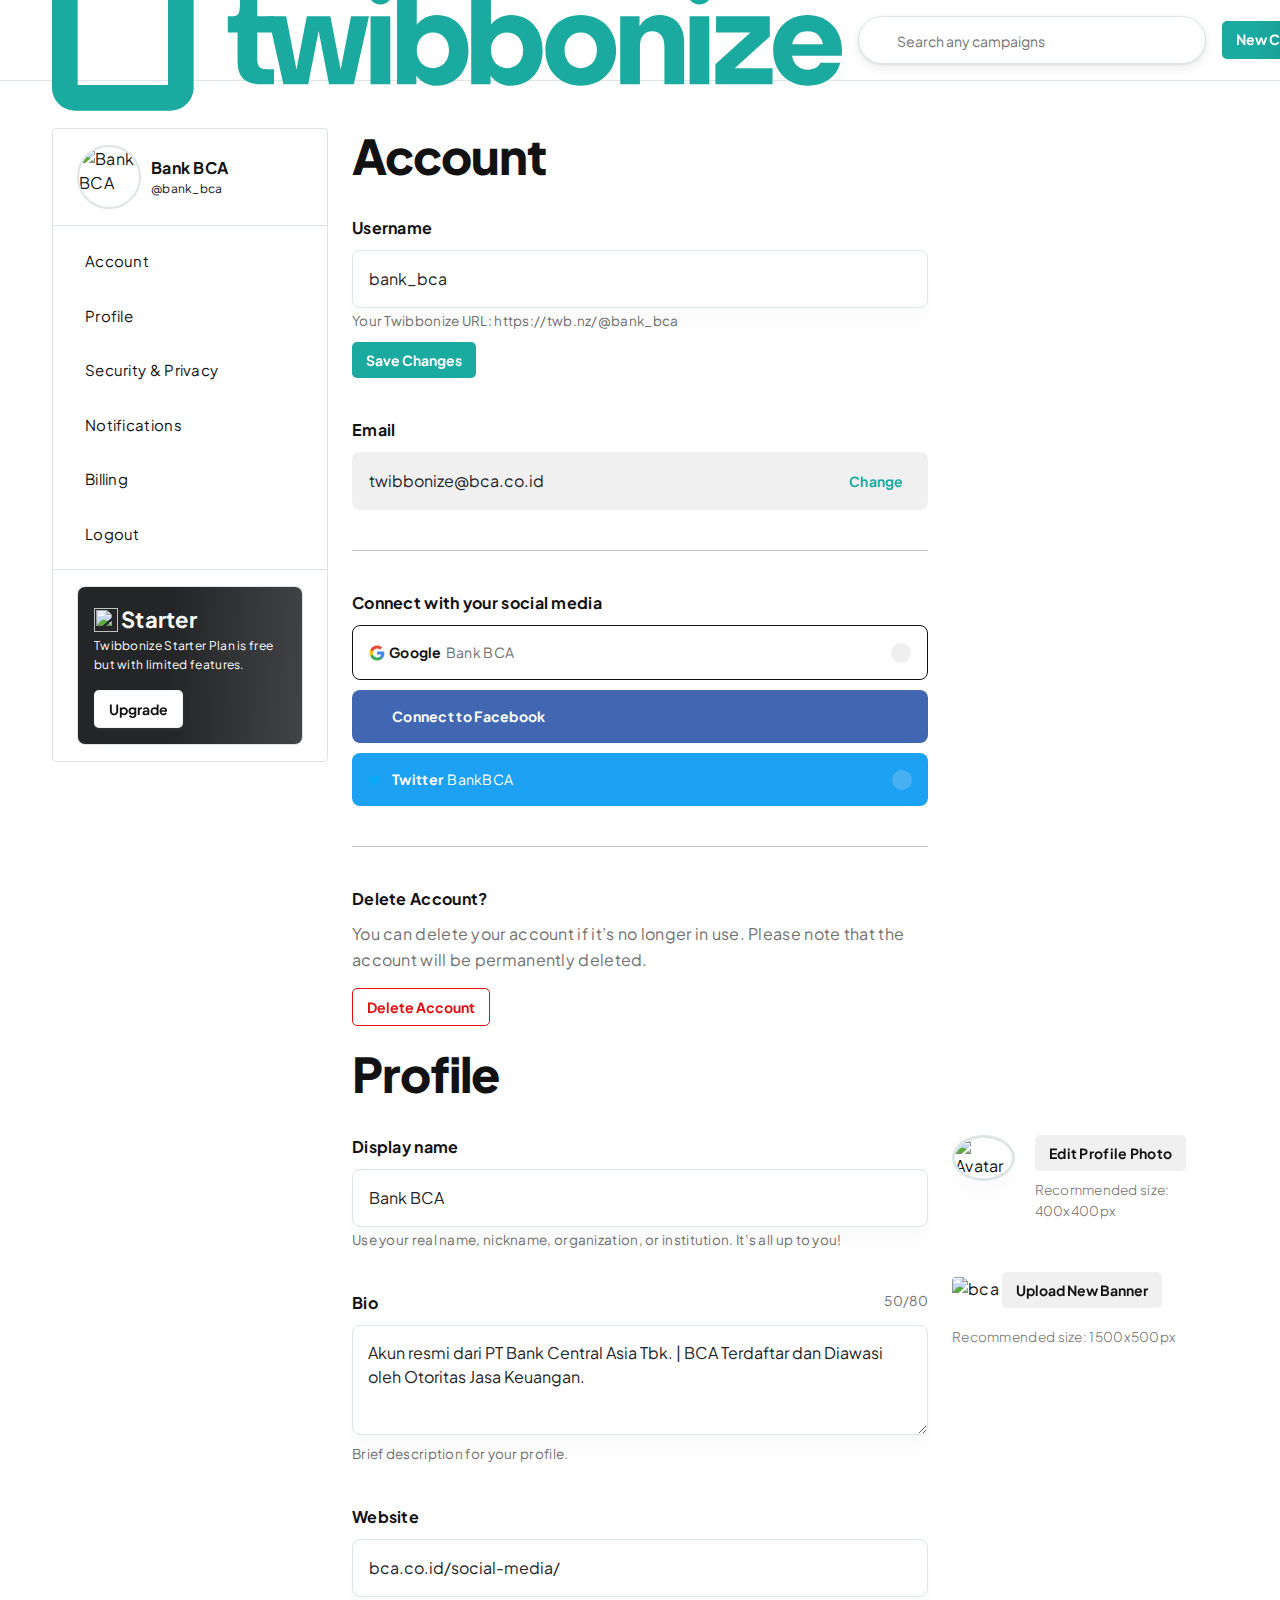
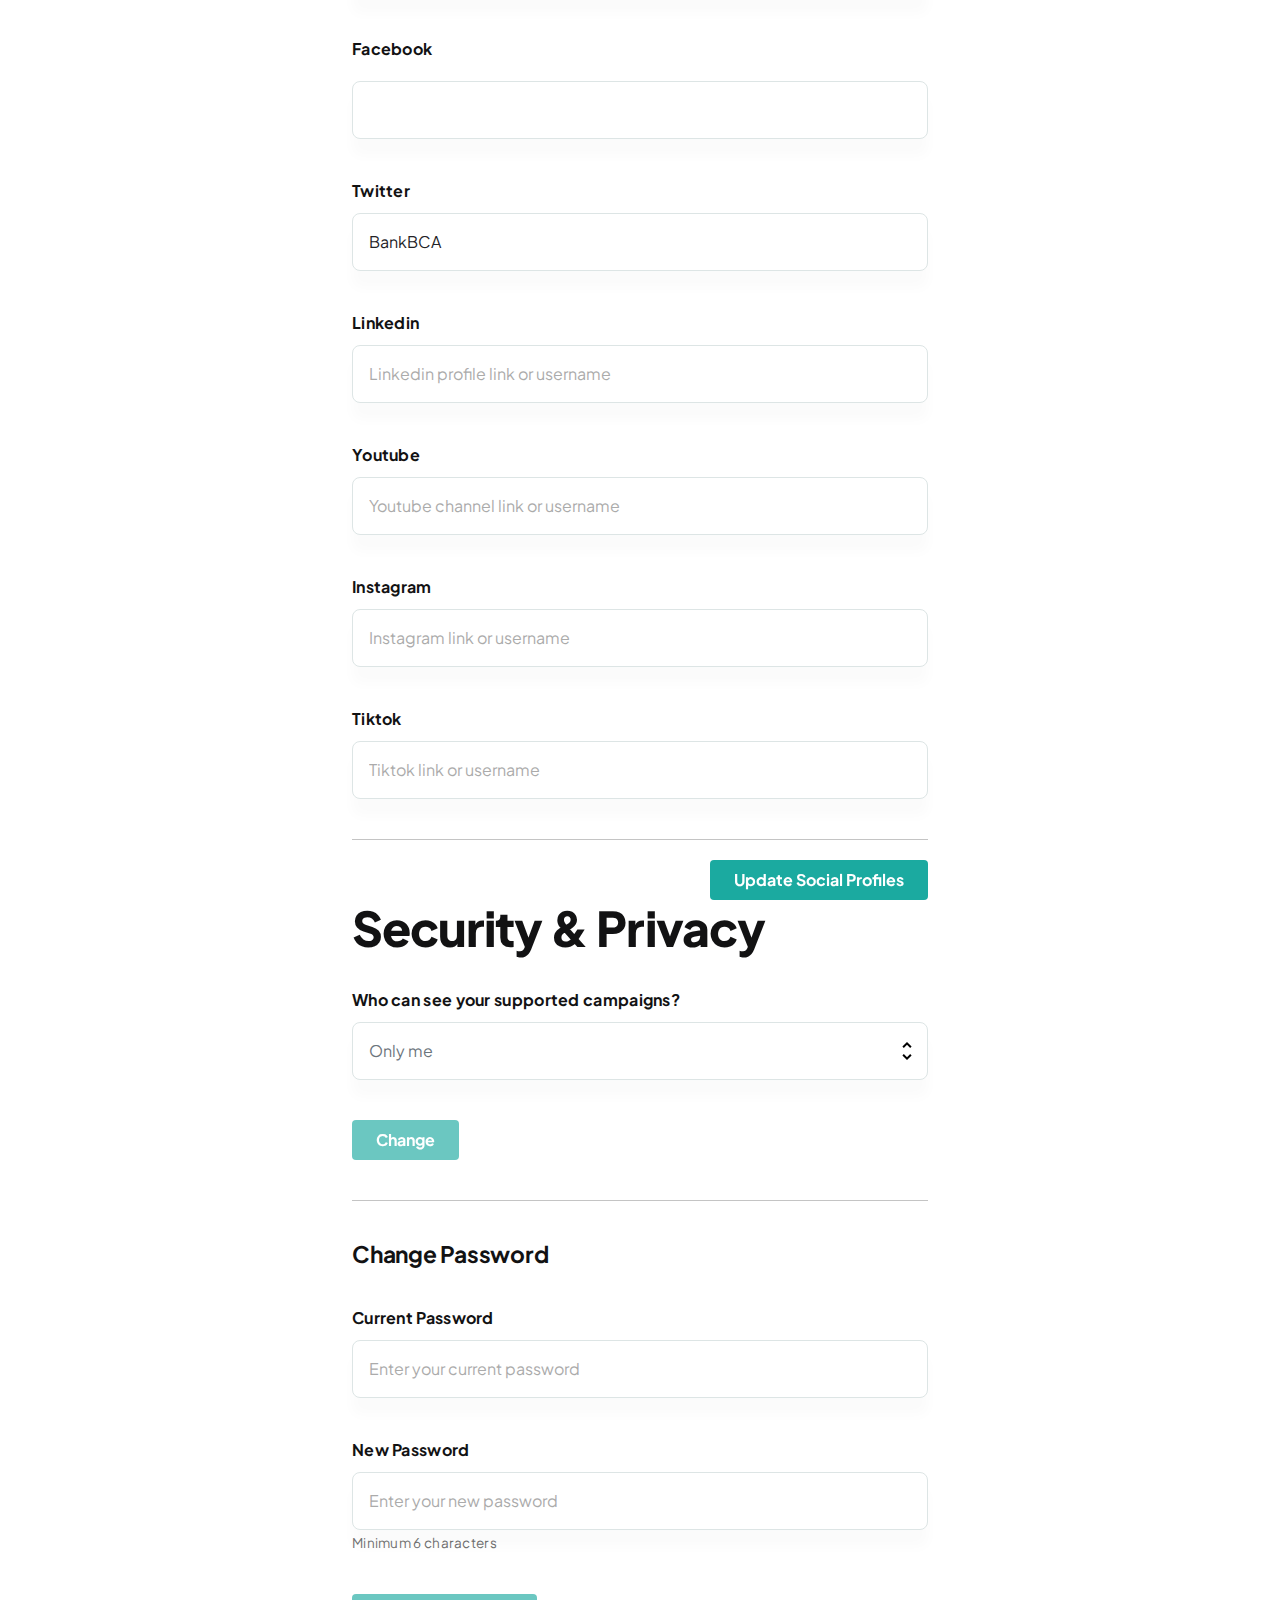
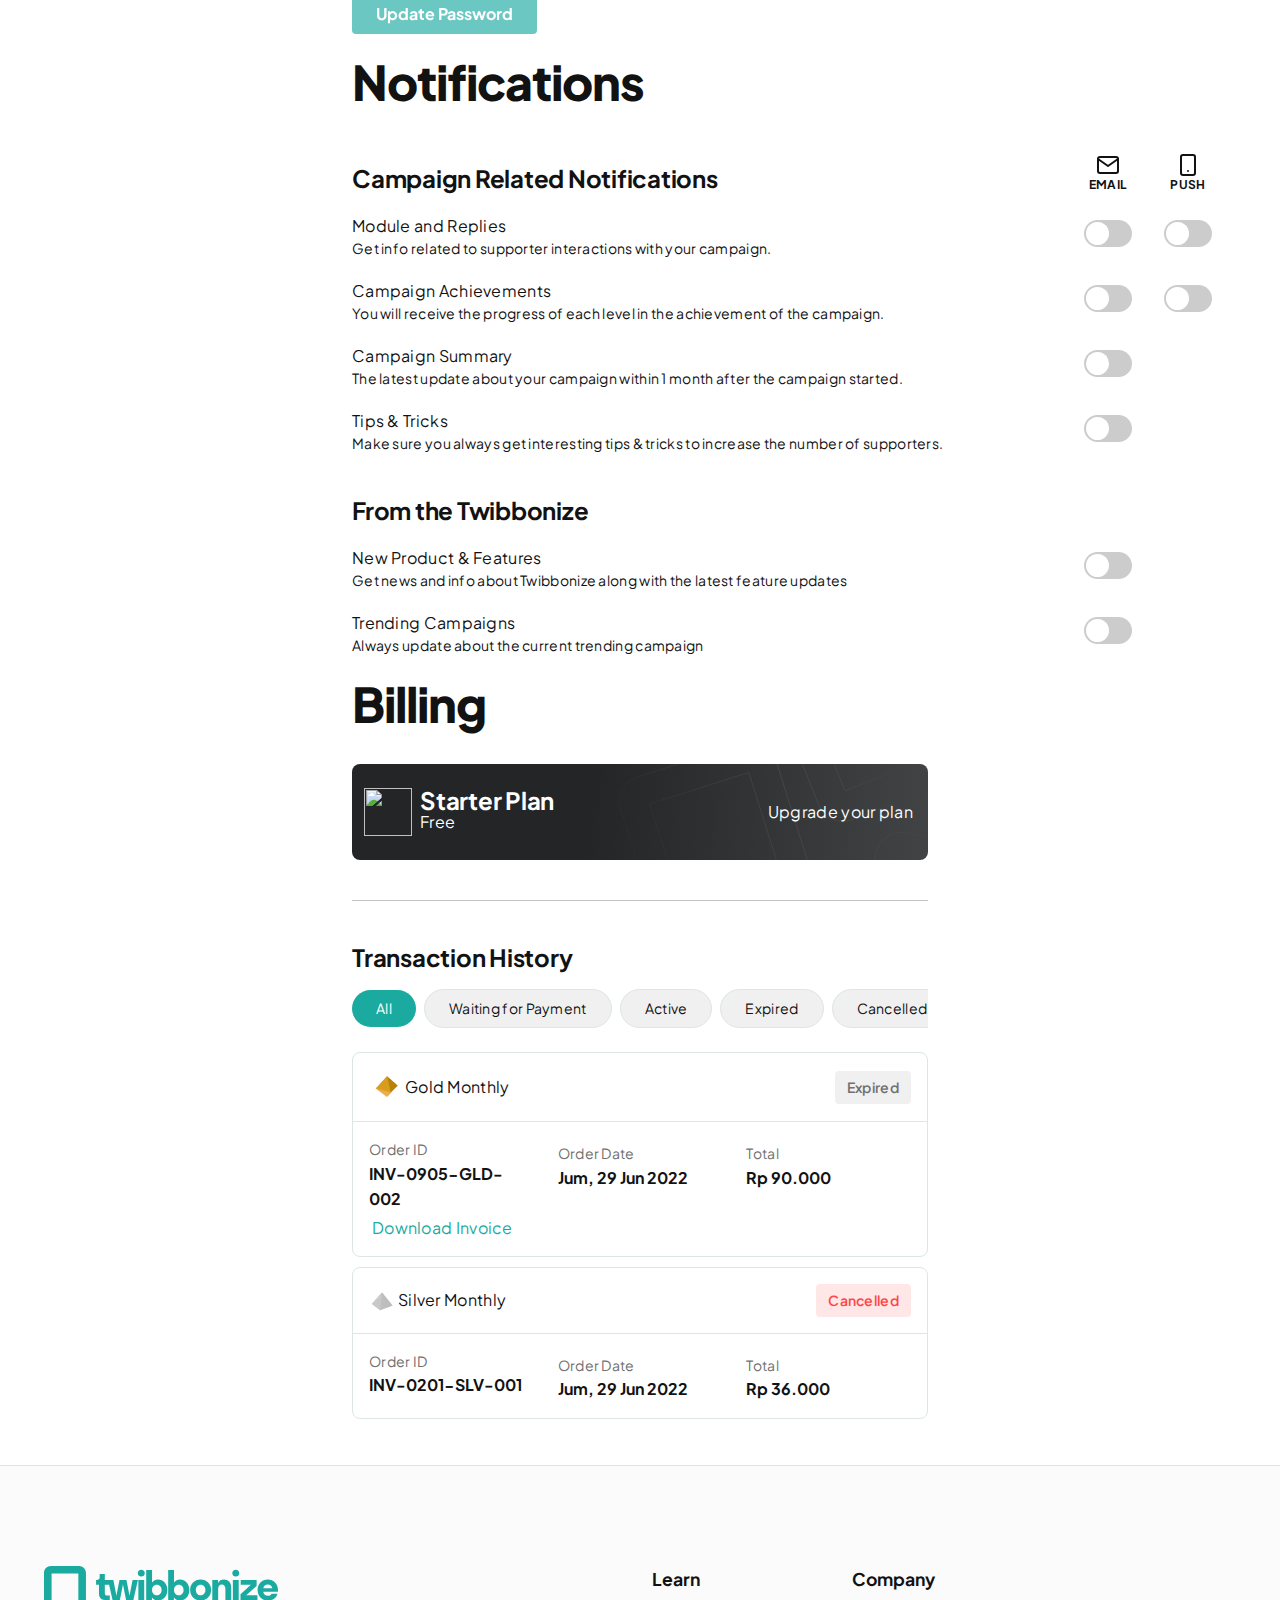
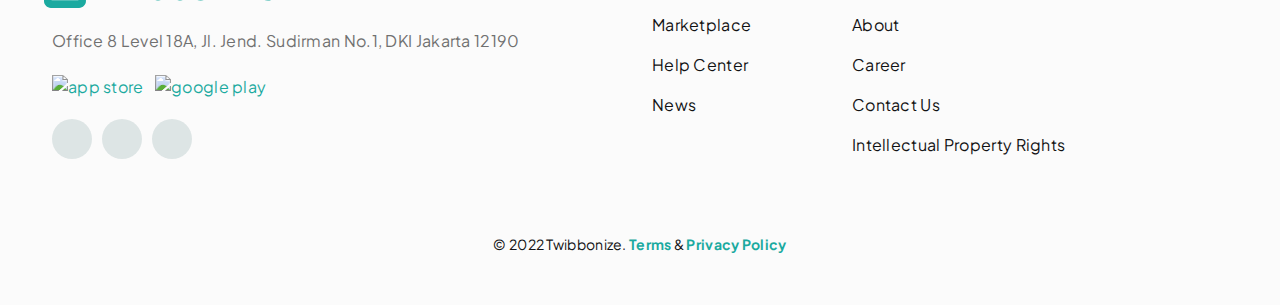
==== commit c5dc7fdb: "bismillah fix" ====
--- a/account_settings.html
+++ b/account_settings.html
@@ -137,26 +137,26 @@
               </div>
             </div>
             <ul class="account-menu">
-              <li :class="{ 'active': currentSetting == 'Account & Profile' }"
-                @click="switchSetting('Account & Profile')">
+              <li :class="{ 'active': currentSetting == 'Account' }" @click="switchSetting('Account')">
                 <a href="#" class="d-flex align-items-center justify-content-between">
                   <div class="d-flex align-items-center">
                     <i data-feather="user" width="16" height="16"></i>
-                    <span class="ml-2">Account & Profile</span>
+                    <span class="ml-2">Account</span>
                   </div>
                   <i data-feather="chevron-right" width="16" height="16"></i>
                 </a>
               </li>
 
-              <li :class="{ 'active':  currentSetting == 'Social Profiles' }" @click="switchSetting('Social Profiles')">
+              <li :class="{ 'active': currentSetting == 'Profile' }" @click="switchSetting('Profile')">
                 <a href="#" class="d-flex align-items-center justify-content-between">
                   <div class="d-flex align-items-center">
-                    <i data-feather="link" width="16" height="16"></i>
-                    <span class="ml-2">Social Profiles</span>
+                    <i data-feather="edit" width="16" height="16"></i>
+                    <span class="ml-2">Profile</span>
                   </div>
                   <i data-feather="chevron-right" width="16" height="16"></i>
                 </a>
               </li>
+
 
               <li :class="{ 'active': currentSetting == 'Security & Privacy' }"
                 @click="switchSetting('Security & Privacy')">
@@ -201,7 +201,7 @@
 
               <li>
                 <div class="upgrade-card">
-                  <div class="account-plan bg-light">
+                  <div class="account-plan starter">
                     <div class="d-flex align-items-center space-x-3">
                       <img class="account-plan--icon" src="assets/img/icons/sphere.svg" alt="">
                       <span class="account-plan--title">
@@ -209,9 +209,8 @@
                       </span>
                     </div>
 
-                    <p class="txt_sm">Twibbonize Starter Plan is free but with limited features. </p>
-
-                    <button class="btn btn-primary btn-sm mt-3">Upgrade</button>
+                    <p class="txt_sm color_white">Twibbonize Starter Plan is free but with limited features. </p>
+                    <button class="btn btn-white btn-sm mt-3">Upgrade</button>
                   </div>
                 </div>
               </li>
@@ -221,8 +220,8 @@
 
 
         <div class="col-9">
-          <div x-show="currentSetting == 'Account & Profile'" x-transition>
-            <h1 class="setting-title">Account & Profile</h1>
+          <div x-show="currentSetting == 'Account'" x-transition>
+            <h1 class="setting-title">Account</h1>
             <div class="row">
               <div class="col-8">
                 <div class="form-group">
@@ -230,7 +229,11 @@
                     <div class="space-y-10">
                       <span class="nameInput">Username</span>
                       <input type="text" class="form-control input_white" value="bank_bca" />
-                      <small class="txt_xs color_text">Your Twibbonize URL: https://twb.nz/@bank_bca</small>
+                      <span class="txt_xs color_text">Your Twibbonize URL: https://twb.nz/@bank_bca</span>
+
+                      <div>
+                        <button class="btn btn-primary btn-sm">Save Changes</button>
+                      </div>
                     </div>
 
 
@@ -241,96 +244,12 @@
                           value="twibbonize@bca.co.id" disabled>
                         <a href="#" class="confirm-btn btn btn-ghost btn-sm">Change</a>
                       </div>
-
-                    </div>
-
-                    <div class="space-y-10">
-                      <span class="nameInput">Display name</span>
-                      <input type="text" class="form-control input_white" value="Bank BCA" />
-                      <small class="txt_xs color_text">Use your real name, nickname, organization, or institution. It’s
-                        all up to you!</small>
-                    </div>
-
-
-
-                    <div class="space-y-10">
-                      <span class="nameInput">Website</span>
-                      <input type="text" class="form-control input_white" value="bca.co.id/social-media/" />
-                    </div>
-
-                    <div class="space-y-10">
-                      <div class="d-flex  justify-content-between">
-                        <span class="nameInput">Bio</span>
-
-                        <span class="txt_xs color_text">50/80</span>
-                      </div>
-                      <textarea style="min-height: 110px" class="input_white"
-                        placeholder="Add your bio">Akun resmi dari PT Bank Central Asia Tbk. | BCA Terdaftar dan Diawasi oleh Otoritas Jasa Keuangan.</textarea>
-                      <small class="txt_xs color_text">Brief description for your profile.</small>
-                    </div>
-
-                    <hr class="d-block">
-                    <div class="d-flex">
-                      <button class="btn btn-primary ml-auto">Save Changes</button>
-                    </div>
-
-                    <hr class="d-block">
-
-                    <div class="space-y-10">
-                      <span class="nameInput">
-                        Delete Account?
-                      </span>
-
-                      <p class="color_text">
-                        You can delete your account if it’s no longer in use. Please note that the account will be
-                        permanently deleted.
-                      </p>
-
-
-                      <button class="btn btn-danger btn-outline btn-sm mt-3">Delete Account</button>
-                    </div>
-                  </div>
-                </div>
-
-
-              </div>
-
-              <div class="col-4">
-                <div class="form-group">
-                  <div class="space-y-40">
-                    <div class="avatars align-items-start space-x-20 mb-30">
-                      <div id="profile-container">
-                        <img id="profileImage" src="assets/img/avatars/bca.png" alt="Avatar" class="avatar border" />
-                      </div>
-                      <div class="d-flex flex-column">
-                        <div id="boxUpload">
-                          <a href="#" class="btn btn-secondary btn-sm mb-2">Edit Profile Photo</a>
-                          <input id="imageUpload" type="file" name="profile_photo" placeholder="Photo" required=""
-                            capture>
-                        </div>
-                        <p class="txt_xs fw-light">Recommended size: 400x400px</p>
-                      </div>
-                    </div>
-
-                    <div class="space-y-10">
-                      <img class="profile-banner" src="assets/img/profile-banner/banner-bca.png" alt="bca">
-                      <button class="btn btn-secondary btn-sm mb-2">Upload New Banner</button>
-                      <p class="txt_xs fw-light">Recommended size: 1500x500px</p>
-                    </div>
-                  </div>
-                </div>
-              </div>
-            </div>
-          </div>
-
-          <div x-show=" currentSetting == 'Social Profiles'" x-transition>
-            <h1 class="setting-title">Social Profiles</h1>
-            <div class="row">
-              <div class="col-8">
-                <div class="form-group">
-                  <div class="space-y-40">
-                    <div class="space-y-10">
-                      <span class="nameInput d-block">Google</span>
+                    </div>
+
+
+                    <hr>
+                    <div class="space-y-10">
+                      <span class="nameInput d-block">Connect with your social media</span>
                       <div class="google-connect">
                         <div class="d-flex align-items-center space-x-4">
                           <svg xmlns="http://www.w3.org/2000/svg" xmlns:xlink="http://www.w3.org/1999/xlink" width="16"
@@ -352,35 +271,14 @@
                           <i data-feather="x" width="16" height="16"></i>
                         </button>
                       </div>
-
-                      <p class="txt_xs color_text">One-click sign in (not shown on profile)</p>
-                    </div>
-
-
-                    <div class="space-y-10">
-                      <div class="d-flex  justify-content-between">
-                        <span class="nameInput">Facebook</span>
-                        <span class="txt_xs color_text">this will be shown on your profile</span>
+                      <div class="facebook-connect unlinked">
+                        <div class="d-flex">
+                          <img class="mr-2" src="assets/img/icons/facebook-box.svg" width="16" height="16" alt="">
+                          <span class="fw-bold">
+                            Connect to Facebook
+                          </span>
+                        </div>
                       </div>
-                      <input type="text" class="form-control input_white" />
-
-                      <button class="btn facebook-btn btn-sm">
-                        <img class="mr-2" src="assets/img/icons/facebook-box.svg" width="16" height="16" alt="">
-                        Connect to Facebook
-                      </button>
-
-                      <p class="txt_xs color_text">One-click sign in</p>
-                    </div>
-
-
-                    <div class="space-y-10">
-                      <div class="d-flex  justify-content-between">
-                        <span class="nameInput">Twitter</span>
-                        <span class="txt_xs color_text">this will be shown on your profile</span>
-                      </div>
-                      <input type="text" class="form-control input_white" value="BankBCA"
-                        placeholder="Twitter username" />
-
                       <div class="twitter-connect">
                         <div class="d-flex align-items-center space-x-4">
                           <img class="mr-2" src="assets/img/icons/twitter.svg" height="10" alt="">
@@ -393,8 +291,82 @@
                           <i data-feather="x" width="16" height="16"></i>
                         </button>
                       </div>
-
-                      <p class="txt_xs color_text">One-click sign in</p>
+                    </div>
+
+                    <hr class="d-block">
+
+                    <div class="space-y-10">
+                      <span class="nameInput">
+                        Delete Account?
+                      </span>
+
+                      <p class="color_text">
+                        You can delete your account if it’s no longer in use. Please note that the account will be
+                        permanently deleted.
+                      </p>
+
+                      <button class="btn btn-danger btn-outline btn-sm mt-3">Delete Account</button>
+                    </div>
+                  </div>
+                </div>
+              </div>
+            </div>
+
+          </div>
+
+          <div x-show=" currentSetting == 'Profile'" x-transition>
+            <h1 class="setting-title">Profile</h1>
+            <div class="row">
+              <div class="col-8">
+                <div class="form-group">
+                  <div class="space-y-40">
+
+                    <div class="space-y-10">
+                      <span class="nameInput">Display name</span>
+                      <input type="text" class="form-control input_white" value="Bank BCA" />
+                      <small class="txt_xs color_text">Use your real name, nickname, organization, or institution. It’s
+                        all up to you!</small>
+                    </div>
+
+
+                    <div class="space-y-10">
+                      <div class="d-flex  justify-content-between">
+                        <span class="nameInput">Bio</span>
+
+                        <span class="txt_xs color_text">50/80</span>
+                      </div>
+                      <textarea style="min-height: 110px" class="input_white"
+                        placeholder="Add your bio">Akun resmi dari PT Bank Central Asia Tbk. | BCA Terdaftar dan Diawasi oleh Otoritas Jasa Keuangan.</textarea>
+                      <small class="txt_xs color_text">Brief description for your profile.</small>
+                    </div>
+
+                    <div class="space-y-10">
+                      <span class="nameInput">Website</span>
+                      <input type="text" class="form-control input_white" value="bca.co.id/social-media/" />
+                    </div>
+
+                    <div class="space-y-10">
+                      <span class="nameInput">Facebook</span>
+
+                      <div class="d-flex  justify-content-between">
+                        <!-- <span class="txt_xs color_text">this will be shown on your profile</span> -->
+                      </div>
+                      <input type="text" class="form-control input_white" />
+
+                      <!-- <button class="btn facebook-btn btn-sm">
+                        <img class="mr-2" src="assets/img/icons/facebook-box.svg" width="16" height="16" alt="">
+                        Connect to Facebook
+                      </button> -->
+
+                      <!-- <p class="txt_xs color_text">One-click sign in</p> -->
+                    </div>
+
+
+                    <div class="space-y-10">
+                      <span class="nameInput">Twitter</span>
+
+                      <input type="text" class="form-control input_white" value="BankBCA"
+                        placeholder="Twitter username" />
                     </div>
 
 
@@ -427,6 +399,32 @@
                       <button class="btn btn-primary float-right">Update Social Profiles</button>
                     </div>
 
+                  </div>
+                </div>
+              </div>
+
+              <div class="col-4">
+                <div class="form-group">
+                  <div class="space-y-40">
+                    <div class="avatars align-items-start space-x-20 mb-30">
+                      <div id="profile-container">
+                        <img id="profileImage" src="assets/img/avatars/bca.png" alt="Avatar" class="avatar border" />
+                      </div>
+                      <div class="d-flex flex-column">
+                        <div id="boxUpload">
+                          <a href="#" class="btn btn-secondary btn-sm mb-2">Edit Profile Photo</a>
+                          <input id="imageUpload" type="file" name="profile_photo" placeholder="Photo" required=""
+                            capture>
+                        </div>
+                        <p class="txt_xs fw-light">Recommended size: 400x400px</p>
+                      </div>
+                    </div>
+
+                    <div class="space-y-10">
+                      <img class="profile-banner" src="assets/img/profile-banner/banner-bca.png" alt="bca">
+                      <button class="btn btn-secondary btn-sm mb-2">Upload New Banner</button>
+                      <p class="txt_xs fw-light">Recommended size: 1500x500px</p>
+                    </div>
                   </div>
                 </div>
               </div>
@@ -450,6 +448,8 @@
                     <button class="btn btn-primary" disabled>Change</button>
 
                     <hr>
+                    <h3 class="mb-20">Change Password</h3>
+
                     <div class="space-y-10">
                       <span class="nameInput">Current Password</span>
                       <input type="password" class="form-control input_white"
@@ -462,7 +462,7 @@
                       <small class="txt_xs color_text">Minimum 6 characters</small>
                     </div>
 
-                    <button class="btn btn-primary" disabled>Change Password</button>
+                    <button class="btn btn-primary" disabled>Update Password</button>
                   </div>
                 </div>
               </div>
@@ -648,7 +648,7 @@
               <div class="col-8">
                 <div class="space-y-40">
                   <div class="badge-plan starter">
-                    <img class="badge-plan--mask" src="assets/img/items/badge-pattern.svg" alt="">
+                    <!-- <img class="badge-plan--mask" src="assets/img/items/badge-pattern.svg" alt=""> -->
                     <div class="d-flex align-items-center">
                       <img class="badge-plan--icon" src="assets/img/icons/sphere.svg" alt="">
 
@@ -659,8 +659,8 @@
                         <span class="type">Free</span>
                       </div>
 
-                      <div class="space-x-3">
-                        <span>Upgrade your plan</span>
+                      <div class="space-x-3 badge-plan--upgrade">
+                        <a href="#">Upgrade your plan</a>
                         <i data-feather="chevron-right"></i>
                       </div>
                     </div>
@@ -730,7 +730,7 @@
                               </p>
                             </div>
                             <div class="col-4">
-                              <a class="d-flex align-items-center space-x-3">
+                              <a href="#" class="d-flex align-items-center space-x-3">
                                 <i data-feather="download" width="16" height="16"></i>
                                 <span>Download Invoice</span>
                               </a>
@@ -899,51 +899,51 @@
     </header>
 
     <div x-show="settingIsOpen === false" class="mobile-body">
-      <div class="d-flex align-items-center space-x-10 account-profile">
+      <div
+        class="d-flex flex-column justify-content-center align-items-center space-x-10 account-profile bg-light pb-60">
         <img class="photo" src="assets/img/avatars/bca.png" alt="Bank BCA">
         <div class="d-flex flex-column">
-          <span class="fw-bold">Bank BCA</span>
-          <span class="txt_sm">@bank_bca</span>
+          <span class="fw-bold txt_lg text-center mt-2">Bank BCA</span>
+          <span class="text-center">@bank_bca</span>
         </div>
       </div>
 
-      <div class="account-plan">
-        <div class="account-plan--card">
-          <div class="d-flex align-items-center space-x-3">
-            <img class="account-plan--icon" src="assets/img/icons/sphere.svg" alt="">
-            <span class="account-plan--title">
-              Starter Plan
-            </span>
-          </div>
-
-          <div class="d-flex align-items-center space-x-3">
-            <span class="txt_sm color_brand">
-              Upgrade
-            </span>
-
-            <i data-feather="chevron-right" width="16" height="16"></i>
+      <div class="mobile-wrapper">
+        <div class="badge-plan compact starter -mt-35 mb-15">
+          <!-- <img class="badge-plan--mask" src="assets/img/items/badge-pattern.svg" alt=""> -->
+          <div class="d-flex align-items-center">
+            <img class="badge-plan--icon" src="assets/img/icons/sphere.svg" alt="">
+
+            <div class="badge-plan--identity">
+              <h5 class="title">
+                Starter Plan
+              </h5>
+              <span class="type">Free</span>
+            </div>
+
+            <div class="space-x-3 badge-plan--upgrade">
+              <i data-feather="chevron-right"></i>
+            </div>
           </div>
         </div>
       </div>
 
       <ul class="account-menu">
-        <li :class="{ 'active': settingIsOpen && currentSetting == 'Account & Profile' }"
-          @click="switchSetting('Account & Profile')">
+        <li :class="{ 'active': settingIsOpen && currentSetting == 'Account' }" @click="switchSetting('Account')">
           <a href="#" class="d-flex align-items-center justify-content-between">
             <div class="d-flex align-items-center">
               <i data-feather="user" width="16" height="16"></i>
-              <span class="ml-2">Account & Profile</span>
+              <span class="ml-2">Account</span>
             </div>
             <i data-feather="chevron-right" width="16" height="16"></i>
           </a>
         </li>
 
-        <li :class="{ 'active': settingIsOpen &&  currentSetting == 'Social Profiles' }"
-          @click="switchSetting('Social Profiles')">
+        <li :class="{ 'active': settingIsOpen &&  currentSetting == 'Profile' }" @click="switchSetting('Profile')">
           <a href="#" class="d-flex align-items-center justify-content-between">
             <div class="d-flex align-items-center">
               <i data-feather="link" width="16" height="16"></i>
-              <span class="ml-2">Social Profiles</span>
+              <span class="ml-2">Profile</span>
             </div>
             <i data-feather="chevron-right" width="16" height="16"></i>
           </a>
@@ -995,36 +995,14 @@
     </div>
 
 
-    <div x-transition x-show="settingIsOpen && currentSetting == 'Account & Profile'" class="mt-15">
-      <div class="mobile-wrapper" style="padding-bottom: 64px;">
+    <div x-transition x-show="settingIsOpen && currentSetting == 'Account'" class="mt-15">
+      <div class="mobile-wrapper">
         <div class="form-group">
-          <div class="space-y-40">
-
-            <div class="avatars align-items-start space-x-20 mb-30">
-              <div id="profile-container">
-                <img id="profileImage" src="assets/img/avatars/bca.png" alt="Avatar" class="avatar border" />
-              </div>
-              <div class="d-flex flex-column">
-                <div id="boxUpload">
-                  <a href="#" class="btn btn-secondary btn-sm mb-2">Edit Profile Photo</a>
-                  <input id="imageUpload" type="file" name="profile_photo" placeholder="Photo" required="" capture>
-                </div>
-                <p class="txt_xs fw-light">Recommended size: 400x400px</p>
-              </div>
-            </div>
-
-            <div class="space-y-10">
-              <img class="profile-banner" src="assets/img/profile-banner/banner-bca.png" alt="bca">
-              <button class="btn btn-secondary btn-sm mb-2">Upload New Banner</button>
-              <p class="txt_xs fw-light">Recommended size: 1500x500px</p>
-            </div>
-
-            <hr>
-
+          <div class="space-y-30">
             <div class="space-y-10">
               <span class="nameInput">Username</span>
               <input type="text" class="form-control input_white" value="bank_bca" />
-              <small class="txt_xs color_text">Your Twibbonize URL: https://twb.nz/@bank_bca</small>
+              <button class="btn btn-primary btn-sm" disabled>Save Changes</button>
             </div>
 
 
@@ -1038,66 +1016,9 @@
 
             </div>
 
-            <div class="space-y-10">
-              <span class="nameInput">Display name</span>
-              <input type="text" class="form-control input_white" value="Bank BCA" />
-              <small class="txt_xs color_text">Use your real name, nickname, organization, or institution. It’s
-                all up to you!</small>
-            </div>
-
-
-
-            <div class="space-y-10">
-              <span class="nameInput">Website</span>
-              <input type="text" class="form-control input_white" value="bca.co.id/social-media/" />
-            </div>
-
-            <div class="space-y-10">
-              <div class="d-flex  justify-content-between">
-                <span class="nameInput">Bio</span>
-
-                <span class="txt_xs color_text">50/80</span>
-              </div>
-              <textarea style="min-height: 110px" class="input_white"
-                placeholder="Add your bio">Akun resmi dari PT Bank Central Asia Tbk. | BCA Terdaftar dan Diawasi oleh Otoritas Jasa Keuangan.</textarea>
-              <small class="txt_xs color_text">Brief description for your profile.</small>
-            </div>
-
-            <hr class="d-block">
-
-            <div class="space-y-10">
-              <span class="nameInput">
-                Delete Account
-              </span>
-
-              <p class="color_text">
-                You can delete your account if it’s no longer in use. Please note that the account will be permanently
-                deleted.
-              </p>
-
-
-              <button class="btn btn-danger btn-outline btn-sm mt-3">Delete Account</button>
-            </div>
-
-          </div>
-        </div>
-      </div>
-
-      <div class="action-area">
-        <div class="mobile-wrapper">
-          <button class="btn btn-primary btn-sm d-block w-100">
-            Save
-          </button>
-        </div>
-      </div>
-    </div>
-
-    <div x-transition x-show="settingIsOpen && currentSetting == 'Social Profiles'" class="mt-15">
-      <div class="mobile-wrapper" style="padding-bottom: 64px;">
-        <div class="form-group">
-          <div class="space-y-40">
-            <div class="space-y-10">
-              <span class="nameInput d-block">Google</span>
+
+            <div class="space-y-10">
+              <span class="nameInput">Connect with your Social Media</span>
               <div class="google-connect">
                 <div class="d-flex align-items-center space-x-4">
                   <img src="assets/img/icons/google.svg" alt="">
@@ -1110,32 +1031,14 @@
                 </button>
               </div>
 
-              <p class="txt_xs color_text">One-click sign in (not shown on profile)</p>
-            </div>
-
-
-            <div class="space-y-10">
-              <div class="d-flex  justify-content-between">
-                <span class="nameInput">Facebook</span>
-                <span class="txt_xs color_text">this will be shown on your profile</span>
-              </div>
-              <input type="text" class="form-control input_white" />
-
-              <button class="btn facebook-btn btn-sm">
-                <img class="mr-2" src="assets/img/icons/facebook-box.svg" width="16" height="16" alt="">
-                Connect to Facebook
-              </button>
-
-              <p class="txt_xs color_text">One-click sign in</p>
-            </div>
-
-
-            <div class="space-y-10">
-              <div class="d-flex  justify-content-between">
-                <span class="nameInput">Twitter</span>
-                <span class="txt_xs color_text">this will be shown on your profile</span>
-              </div>
-              <input type="text" class="form-control input_white" value="BankBCA" placeholder="Twitter username" />
+              <div class="facebook-connect unlinked">
+                <div class="d-flex">
+                  <img class="mr-2" src="assets/img/icons/facebook-box.svg" width="16" height="16" alt="">
+                  <span class="fw-bold">
+                    Connect to Facebook
+                  </span>
+                </div>
+              </div>
 
               <div class="twitter-connect">
                 <div class="d-flex align-items-center space-x-4">
@@ -1149,8 +1052,83 @@
                   <i data-feather="x" width="16" height="16"></i>
                 </button>
               </div>
-
-              <p class="txt_xs color_text">One-click sign in</p>
+            </div>
+
+
+            <hr class="d-block">
+
+            <div class="space-y-10">
+              <span class="nameInput">
+                Delete Account
+              </span>
+
+              <p class="color_text">
+                You can delete your account if it’s no longer in use. Please note that the account will be permanently
+                deleted.
+              </p>
+              <button class="btn btn-danger btn-outline btn-sm mt-3">Delete Account</button>
+            </div>
+
+          </div>
+        </div>
+      </div>
+    </div>
+
+    <div x-transition x-show="settingIsOpen && currentSetting == 'Profile'" class="mt-15">
+      <div class="mobile-wrapper" style="padding-bottom: 64px;">
+        <div class="form-group">
+          <div class="space-y-30">
+            <div class="avatars align-items-start space-x-20 mb-30">
+              <div id="profile-container">
+                <img id="profileImage" src="assets/img/avatars/bca.png" alt="Avatar" class="avatar border" />
+              </div>
+              <div class="d-flex flex-column">
+                <div id="boxUpload">
+                  <a href="#" class="btn btn-secondary btn-sm mb-2">Edit Profile Photo</a>
+                  <input id="imageUpload" type="file" name="profile_photo" placeholder="Photo" required="" capture>
+                </div>
+                <p class="txt_xs fw-light">Recommended size: 400x400px</p>
+              </div>
+            </div>
+
+            <div class="space-y-10">
+              <img class="profile-banner" src="assets/img/profile-banner/banner-bca.png" alt="bca">
+              <button class="btn btn-secondary btn-sm mb-2">Upload New Banner</button>
+              <p class="txt_xs fw-light">Recommended size: 1500x500px</p>
+            </div>
+
+            <div class="space-y-10">
+              <span class="nameInput">Display name</span>
+              <input type="text" class="form-control input_white" value="Bank BCA" />
+              <small class="txt_xs color_text">Use your real name, nickname, organization, or institution. It’s
+                all up to you!</small>
+            </div>
+
+            <div class="space-y-10">
+              <div class="d-flex  justify-content-between">
+                <span class="nameInput">Bio</span>
+
+                <span class="txt_xs color_text">50/80</span>
+              </div>
+              <textarea style="min-height: 110px" class="input_white"
+                placeholder="Add your bio">Akun resmi dari PT Bank Central Asia Tbk. | BCA Terdaftar dan Diawasi oleh Otoritas Jasa Keuangan.</textarea>
+              <small class="txt_xs color_text">Brief description for your profile.</small>
+            </div>
+
+            <div class="space-y-10">
+              <span class="nameInput">Website</span>
+              <input type="text" class="form-control input_white" value="bca.co.id/social-media/" />
+            </div>
+
+            <div class="space-y-10">
+              <span class="nameInput">Facebook</span>
+              <input type="text" class="form-control input_white" />
+            </div>
+
+
+            <div class="space-y-10">
+              <span class="nameInput">Twitter</span>
+              <input type="text" class="form-control input_white" value="BankBCA" placeholder="Twitter username" />
             </div>
 
 
@@ -1191,7 +1169,7 @@
     <div x-transition x-show="settingIsOpen && currentSetting == 'Security & Privacy'" class="mt-15">
       <div class="mobile-wrapper">
         <div class="form-group">
-          <div class="space-y-40">
+          <div class="space-y-30">
             <div class="space-y-10">
               <span class="nameInput">Who can see your supported campaigns?</span>
               <select class="form-select custom-select input_white">
@@ -1202,6 +1180,10 @@
               <button class="btn btn-primary btn-sm" disabled>Update</button>
             </div>
             <hr>
+
+            <h3>
+              Change Password
+            </h3>
             <div class="space-y-10">
               <span class="nameInput">Current Password</span>
               <input type="password" class="form-control input_white" placeholder="Enter your current password" />
@@ -1214,6 +1196,305 @@
             </div>
           </div>
         </div>
+      </div>
+    </div>
+
+
+    <div x-transition x-show="settingIsOpen && currentSetting == 'Billing'" class="mt-15">
+      <div class="mobile-wrapper">
+        <div class="space-y-30">
+          <div class="badge-plan starter">
+            <!-- <img class="badge-plan--mask" src="assets/img/items/badge-pattern.svg" alt=""> -->
+            <div class="d-flex align-items-center">
+              <img class="badge-plan--icon" src="assets/img/icons/sphere.svg" alt="">
+
+              <div class="badge-plan--identity">
+                <h5 class="title">
+                  Starter Plan
+                </h5>
+                <span class="type">Free</span>
+              </div>
+
+              <div class="space-x-3 badge-plan--upgrade">
+                <a href="#">Upgrade</a>
+                <i data-feather="chevron-right"></i>
+              </div>
+            </div>
+          </div>
+
+          <hr>
+
+          <section class="transaction">
+            <h4 class="transaction--title">
+              Transaction History
+            </h4>
+
+            <ul class="transaction--chips">
+              <li class="active">
+                All
+              </li>
+
+              <li>
+                Waiting for Payment
+              </li>
+
+              <li>Active</li>
+
+              <li>
+                Expired
+              </li>
+
+              <li>
+                Cancelled
+              </li>
+            </ul>
+
+
+            <div class="transaction-history space-y-10">
+              <div class="transaction-card">
+                <div class="transaction-card--header">
+                  <div class="d-flex space-x-3 align-items-center">
+                    <img src="assets/img/icons/premium-icons/gold.png" alt="gold">
+                    Gold Monthly
+                  </div>
+
+                  <span class="status expired">
+                    Expired
+                  </span>
+                </div>
+                <div class="transaction-card--body">
+                  <div class="row space-y-4">
+                    <div class="col-12 col-lg-4">
+                      <p class="meta-title">Order ID</p>
+                      <p class="meta-value">INV-0905-GLD-002</p>
+                    </div>
+                    <div class="col-6 col-lg-4">
+                      <p class="meta-title">
+                        Order Date
+                      </p>
+                      <p class="meta-value">
+                        Jum, 29 Jun 2022
+                      </p>
+                    </div>
+                    <div class="col-6 col-lg-4">
+                      <p class="meta-title">
+                        Total
+                      </p>
+
+                      <p class="meta-value">
+                        Rp 90.000
+                      </p>
+                    </div>
+                    <div class="col-12 col-lg-4">
+                      <a href="#" class="align-items-center d-flex mt-3 mt-lg-0 space-x-3">
+                        <i data-feather="download" width="16" height="16"></i>
+                        <span>Download Invoice</span>
+                      </a>
+                    </div>
+                  </div>
+                </div>
+              </div>
+
+
+              <div class="transaction-card">
+                <div class="transaction-card--header">
+                  <div class="d-flex space-x-3 align-items-center">
+                    <img src="assets/img/icons/premium-icons/silver.png" alt="gold">
+                    <span>Silver Monthly</span>
+                  </div>
+
+                  <span class="status cancelled">
+                    Cancelled
+                  </span>
+                </div>
+                <div class="transaction-card--body">
+                  <div class="row space-y-4">
+                    <div class="col-12 col-lg-4">
+                      <p class="meta-title">Order ID</p>
+                      <p class="meta-value">INV-0201-SLV-001</p>
+                    </div>
+                    <div class="col-6 col-lg-4">
+                      <p class="meta-title">
+                        Order Date
+                      </p>
+                      <p class="meta-value">
+                        Jum, 29 Jun 2022
+                      </p>
+                    </div>
+                    <div class="col-6 col-lg-4">
+                      <p class="meta-title">
+                        Total
+                      </p>
+
+                      <p class="meta-value">
+                        Rp 36.000
+                      </p>
+                    </div>
+                  </div>
+                </div>
+              </div>
+            </div>
+          </section>
+        </div>
+      </div>
+    </div>
+
+
+    <div x-transition x-show="settingIsOpen && currentSetting == 'Notifications'" class="mt-15">
+      <div class="form-group">
+
+        <div class="space-y-40">
+          <!-- <div class="mobile-wrapper">
+            <div class="alert alert-warning">
+              All settings will change to all website, mobile web, and application devices.
+            </div>
+          </div> -->
+
+          <div class="space-y-15">
+            <div class="mobile-wrapper">
+              <h3>
+                Campaign Related
+              </h3>
+            </div>
+
+            <div class="space-y-10">
+              <div class="space-y-3 bg-light">
+                <div class="mobile-wrapper py-3">
+                  <span class="nameInput">
+                    Module & Replies
+                  </span>
+                  <p class="form-notify--desc-mobile">
+                    Get info related to supporter interactions with your campaign.
+                  </p>
+                </div>
+              </div>
+
+              <div class="mobile-wrapper space-y-10">
+                <div class="d-flex justify-content-between switch_item align-items-center">
+                  <span> Push Notification </span>
+                  <input type="checkbox" id="module_replies_push_mb">
+                  <label for="module_replies_push_mb">Toggle</label>
+                </div>
+                <hr class="color_text">
+                <div class="d-flex justify-content-between switch_item align-items-center">
+                  <span> Email </span>
+                  <input type="checkbox" id="module_replies_email_mb">
+                  <label for="module_replies_email_mb">Toggle</label>
+                </div>
+                <hr class="color_text">
+              </div>
+            </div>
+
+            <div class="space-y-10">
+              <div class="space-y-3 bg-light">
+                <div class="mobile-wrapper py-3">
+                  <span class="nameInput">
+                    Campaign Achievements
+                  </span>
+                  <p class="form-notify--desc-mobile">
+                    You will receive the progress of each level in the achievement of the campaign.
+                  </p>
+                </div>
+              </div>
+
+              <div class="mobile-wrapper space-y-10">
+                <div class="d-flex justify-content-between switch_item align-items-center">
+                  <span> Push Notification </span>
+                  <input type="checkbox" id="campaign_achievement_push_mb"><label
+                    for="campaign_achievement_push_mb">Toggle</label>
+                </div>
+                <hr class="color_text">
+                <div class="d-flex justify-content-between switch_item align-items-center">
+                  <span> Email </span>
+                  <input type="checkbox" id="campaign_achievement_email_mb"><label
+                    for="campaign_achievement_email_mb">Toggle</label>
+                </div>
+                <hr class="color_text">
+              </div>
+            </div>
+
+            <div class="space-y-10">
+              <div class="space-y-3 bg-light">
+                <div class="mobile-wrapper py-3">
+                  <span class="nameInput">
+                    Campaign Summary
+                  </span>
+                  <p class="form-notify--desc-mobile">
+                    The latest update about your campaign within 1 month after the campaign started.
+                  </p>
+                </div>
+              </div>
+
+              <div class="mobile-wrapper space-y-10">
+                <div class="d-flex justify-content-between switch_item align-items-center">
+                  <span> Push Notification </span>
+                  <input type="checkbox" id="campaign_summary_push_mb"><label
+                    for="campaign_summary_push_mb">Toggle</label>
+                </div>
+                <hr class="color_text">
+                <div class="d-flex justify-content-between switch_item align-items-center">
+                  <span> Email </span>
+                  <input type="checkbox" id="campaign_summary_email_mb"><label
+                    for="campaign_summary_email_mb">Toggle</label>
+                </div>
+                <hr class="color_text">
+              </div>
+            </div>
+          </div>
+
+          <div class="space-y-15">
+            <div class="mobile-wrapper">
+              <h3>
+                From the Twibbonize
+              </h3>
+            </div>
+
+            <div class="space-y-10">
+              <div class="space-y-3 bg-light">
+                <div class="mobile-wrapper py-3">
+                  <span class="nameInput">
+                    New Product & Features
+                  </span>
+                  <p class="form-notify--desc-mobile">
+                    Get news and info about Twibbonize along with the latest feature updates
+                  </p>
+                </div>
+              </div>
+
+              <div class="mobile-wrapper space-y-10">
+                <div class="d-flex justify-content-between switch_item align-items-center">
+                  <span> Email </span>
+                  <input type="checkbox" id="product_feature_email_mb"><label
+                    for="product_feature_email_mb">Toggle</label>
+                </div>
+                <hr class="color_text">
+              </div>
+            </div>
+
+            <div class="space-y-10">
+              <div class="space-y-3 bg-light">
+                <div class="mobile-wrapper py-3">
+                  <span class="nameInput">
+                    Trending Campaigns
+                  </span>
+                  <p class="form-notify--desc-mobile">
+                    Always update about the current trending campaign
+                  </p>
+                </div>
+              </div>
+
+              <div class="mobile-wrapper space-y-10">
+                <div class="d-flex justify-content-between switch_item align-items-center">
+                  <span> Email </span>
+                  <input type="checkbox" id="trending_email_mb"><label for="trending_email_mb">Toggle</label>
+                </div>
+                <hr class="color_text">
+              </div>
+            </div>
+          </div>
+
+        </div>
+
       </div>
     </div>
   </div>
@@ -1246,7 +1527,7 @@
 
     const app = function () {
       return {
-        currentSetting: 'Billing',
+        currentSetting: 'Account',
         settingIsOpen: false,
         switchSetting: function (setting) {
           this.currentSetting = setting
--- a/assets/css/style.css
+++ b/assets/css/style.css
@@ -8431,7 +8431,7 @@
     input[type="submit"].btn-outline.btn-white:hover,
     a.btn-outline.btn-white:hover {
       background-color: #fff;
-      color: #121213; }
+      color: #121213 !important; }
   .btn-outline.disabled:hover,
   input[type="submit"].btn-outline.disabled:hover,
   a.btn-outline.disabled:hover {
@@ -8682,7 +8682,7 @@
   .btn-white:hover {
     opacity: 0.8;
     background: white !important;
-    color: #1baaa0 !important;
+    color: #121213 !important;
     box-shadow: 0 9px 6px rgba(0, 0, 0, 0.1), 0 -50px 0 rgba(0, 0, 0, 0) inset;
     border: solid 1px rgba(10, 33, 65, 0.05) !important; }
 
@@ -15480,8 +15480,8 @@
   background-color: #F0F0F0; }
 
 .photo {
-  width: 48px;
-  height: 48px;
+  width: 64px;
+  height: 64px;
   border-radius: 50%;
   border: 2px solid #DDE5E5; }
 
@@ -15512,7 +15512,10 @@
     padding: 0 16px;
     width: 100%; }
   #mobile-view .account-profile {
-    padding: 16px; }
+    padding-top: 16px;
+    padding-left: 16px;
+    padding-right: 16px;
+    padding-bottom: 48px; }
   #mobile-view .mobile-header {
     position: fixed;
     top: 0;
@@ -15633,6 +15636,9 @@
   border: 1px solid #DDE5E5;
   padding: 16px;
   border-radius: 8px; }
+  .account-plan.starter {
+    background: linear-gradient(272.67deg, #414345 0%, #232526 58.99%);
+    color: #ffffff; }
   .account-plan .account-plan--icon {
     width: 24px;
     height: 24px; }
@@ -15659,11 +15665,11 @@
     margin-bottom: 15px; }
 
 .google-connect {
-  display: inline-flex;
+  display: flex;
   justify-content: space-between;
   align-items: center;
   border: 1px solid #121213;
-  padding: 8px 14px;
+  padding: 16px;
   border-radius: 8px;
   font-size: 14px; }
   .google-connect .disconnect {
@@ -15678,11 +15684,23 @@
     border-radius: 100%;
     margin-left: 24px; }
 
-.twitter-connect {
-  display: inline-flex;
+.facebook-connect {
+  display: flex;
   justify-content: space-between;
   align-items: center;
-  padding: 8px 14px;
+  padding: 16px;
+  border-radius: 8px;
+  font-size: 14px;
+  background-color: #4267b2;
+  color: #ffffff; }
+  .facebook-connect.unlinked {
+    cursor: pointer; }
+
+.twitter-connect {
+  display: flex;
+  justify-content: space-between;
+  align-items: center;
+  padding: 16px;
   border-radius: 8px;
   font-size: 14px;
   background: #1da1f2;
@@ -15744,7 +15762,10 @@
 .badge-plan {
   position: relative;
   padding: 24px 12px;
-  border-radius: 8px; }
+  border-radius: 8px;
+  overflow: hidden; }
+  .badge-plan.compact {
+    padding: 8px 12px; }
   .badge-plan--icon {
     width: 48px;
     height: 48px; }
@@ -15752,36 +15773,67 @@
     flex-grow: 1;
     padding-left: 8px; }
     .badge-plan--identity .title {
-      font-size: 24px !important;
+      font-size: 16px !important;
       line-height: 20px;
       font-weight: 700;
       color: #ffffff; }
+      @media screen and (min-width: 1025px) {
+        .badge-plan--identity .title {
+          font-size: 24px !important; } }
     .badge-plan--identity .type {
-      font-size: 16px !important;
+      font-size: 14px !important;
       font-weight: 400; }
+      @media screen and (min-width: 1025px) {
+        .badge-plan--identity .type {
+          font-size: 16px !important; } }
+  .badge-plan--upgrade a {
+    color: #ffffff !important; }
   .badge-plan--mask {
     position: absolute;
     height: 100%;
-    right: 0;
+    right: -192px;
     top: 0; }
+    @media screen and (min-width: 1025px) {
+      .badge-plan--mask {
+        right: 0; } }
   .badge-plan.starter {
-    background: linear-gradient(272.67deg, #414345 0%, #232526 58.99%);
-    color: #ffffff; }
-
+    background: url("../img/items/badge-pattern-mb.svg"), linear-gradient(272.67deg, #414345 0%, #232526 58.99%);
+    background-repeat: no-repeat;
+    background-position: right;
+    color: #ffffff;
+    background-size: contain; }
+    @media screen and (min-width: 1025px) {
+      .badge-plan.starter {
+        background: url("../img/items/badge-pattern.svg"), linear-gradient(272.67deg, #414345 0%, #232526 58.99%); } }
 .transaction--title {
-  font-size: 24px; }
-
+  font-size: 20px; }
+  @media screen and (min-width: 1025px) {
+    .transaction--title {
+      font-size: 24px; } }
 ul.transaction--chips {
+  align-items: center;
   display: flex;
   margin-top: 16px;
-  margin-bottom: 24px; }
+  overflow: scroll;
+  width: 100%;
+  justify-content: flex-start;
+  margin-bottom: 24px;
+  /* Hide scrollbar for IE, Edge and Firefox */ }
+  ul.transaction--chips::-webkit-scrollbar {
+    display: none; }
+  ul.transaction--chips {
+    -ms-overflow-style: none;
+    /* IE and Edge */
+    scrollbar-width: none;
+    /* Firefox */ }
   ul.transaction--chips li {
     padding: 8px 24px;
     border-radius: 100px;
     background: #F0F0F0;
     font-size: 14px;
     border: 1px solid #DDE5E5;
-    cursor: pointer; }
+    cursor: pointer;
+    flex-shrink: 0; }
     ul.transaction--chips li.active {
       background: #1baaa0;
       border: 0;
@@ -15820,6 +15872,9 @@
         font-size: 16px;
         color: #121213;
         letter-spacing: 0; }
+
+.form-notify--desc-mobile {
+  line-height: 21px; }
 
 .styles_tab {
   display: flex;
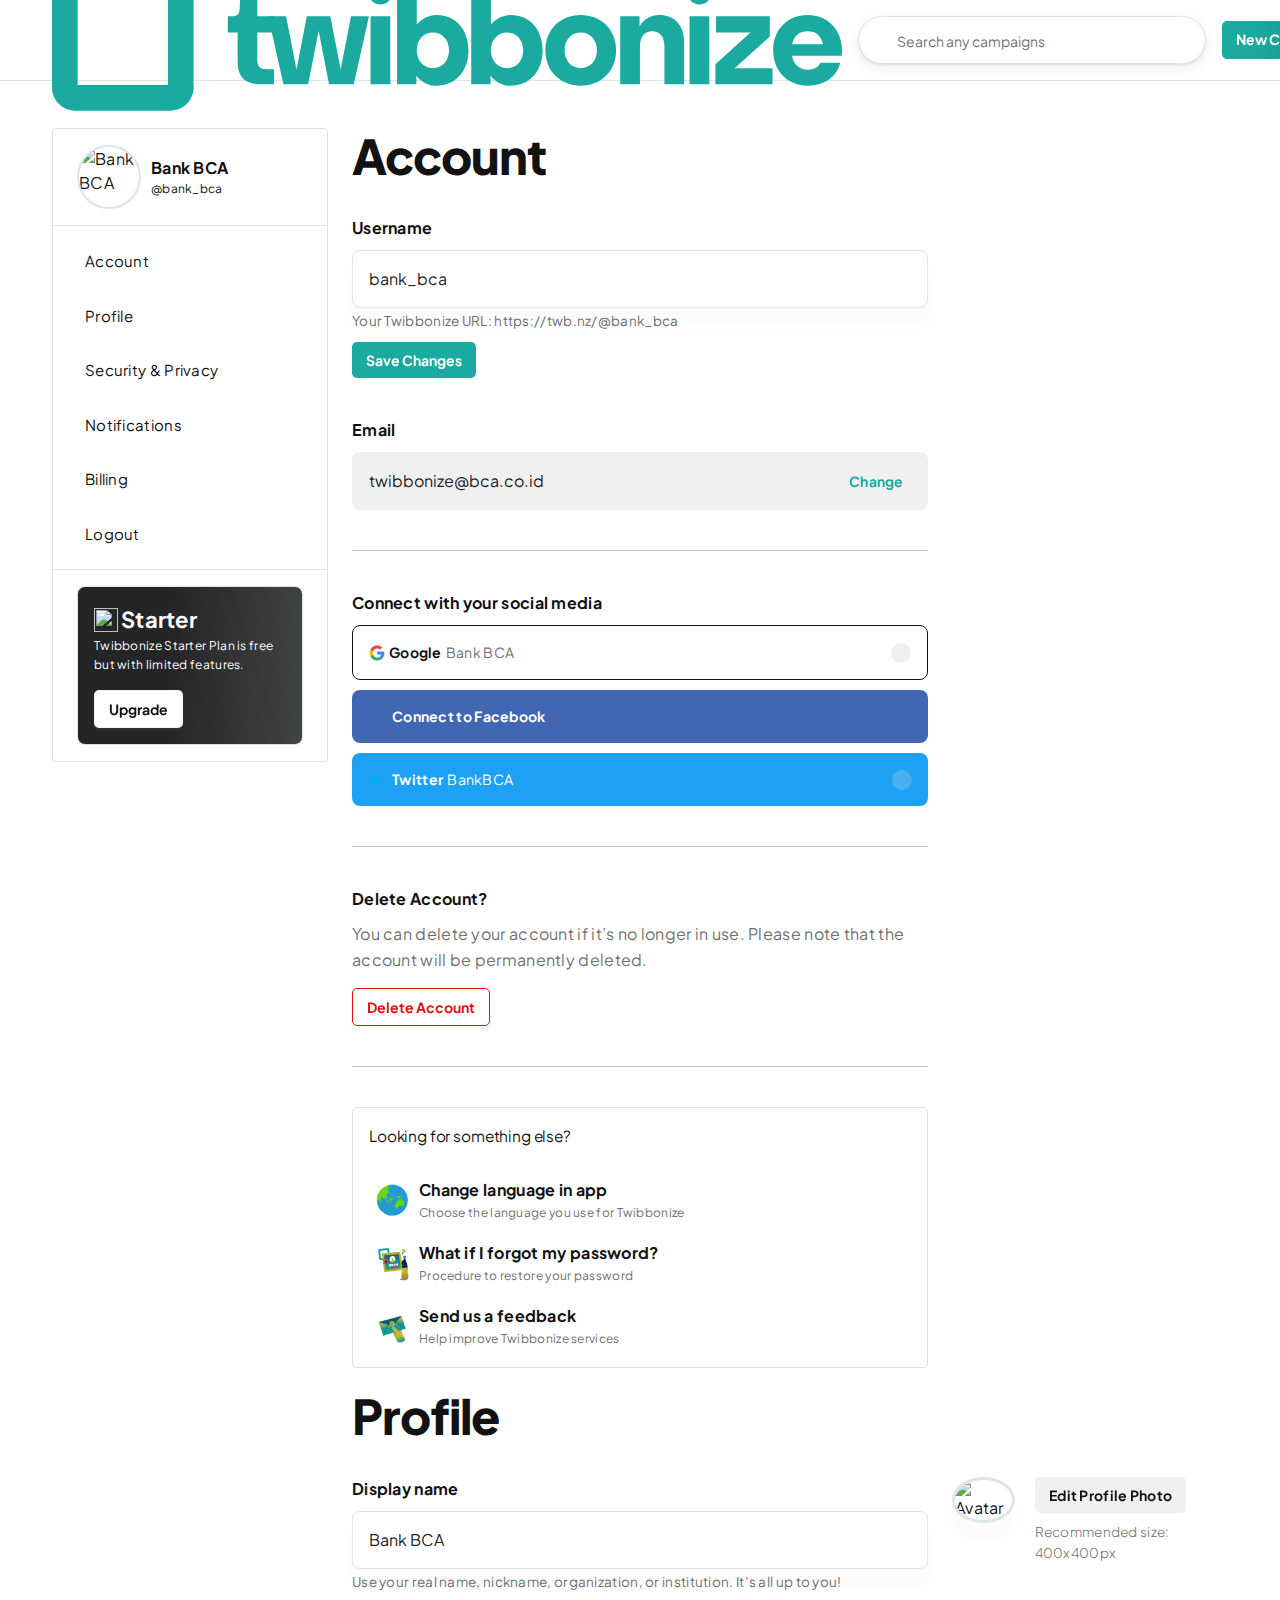
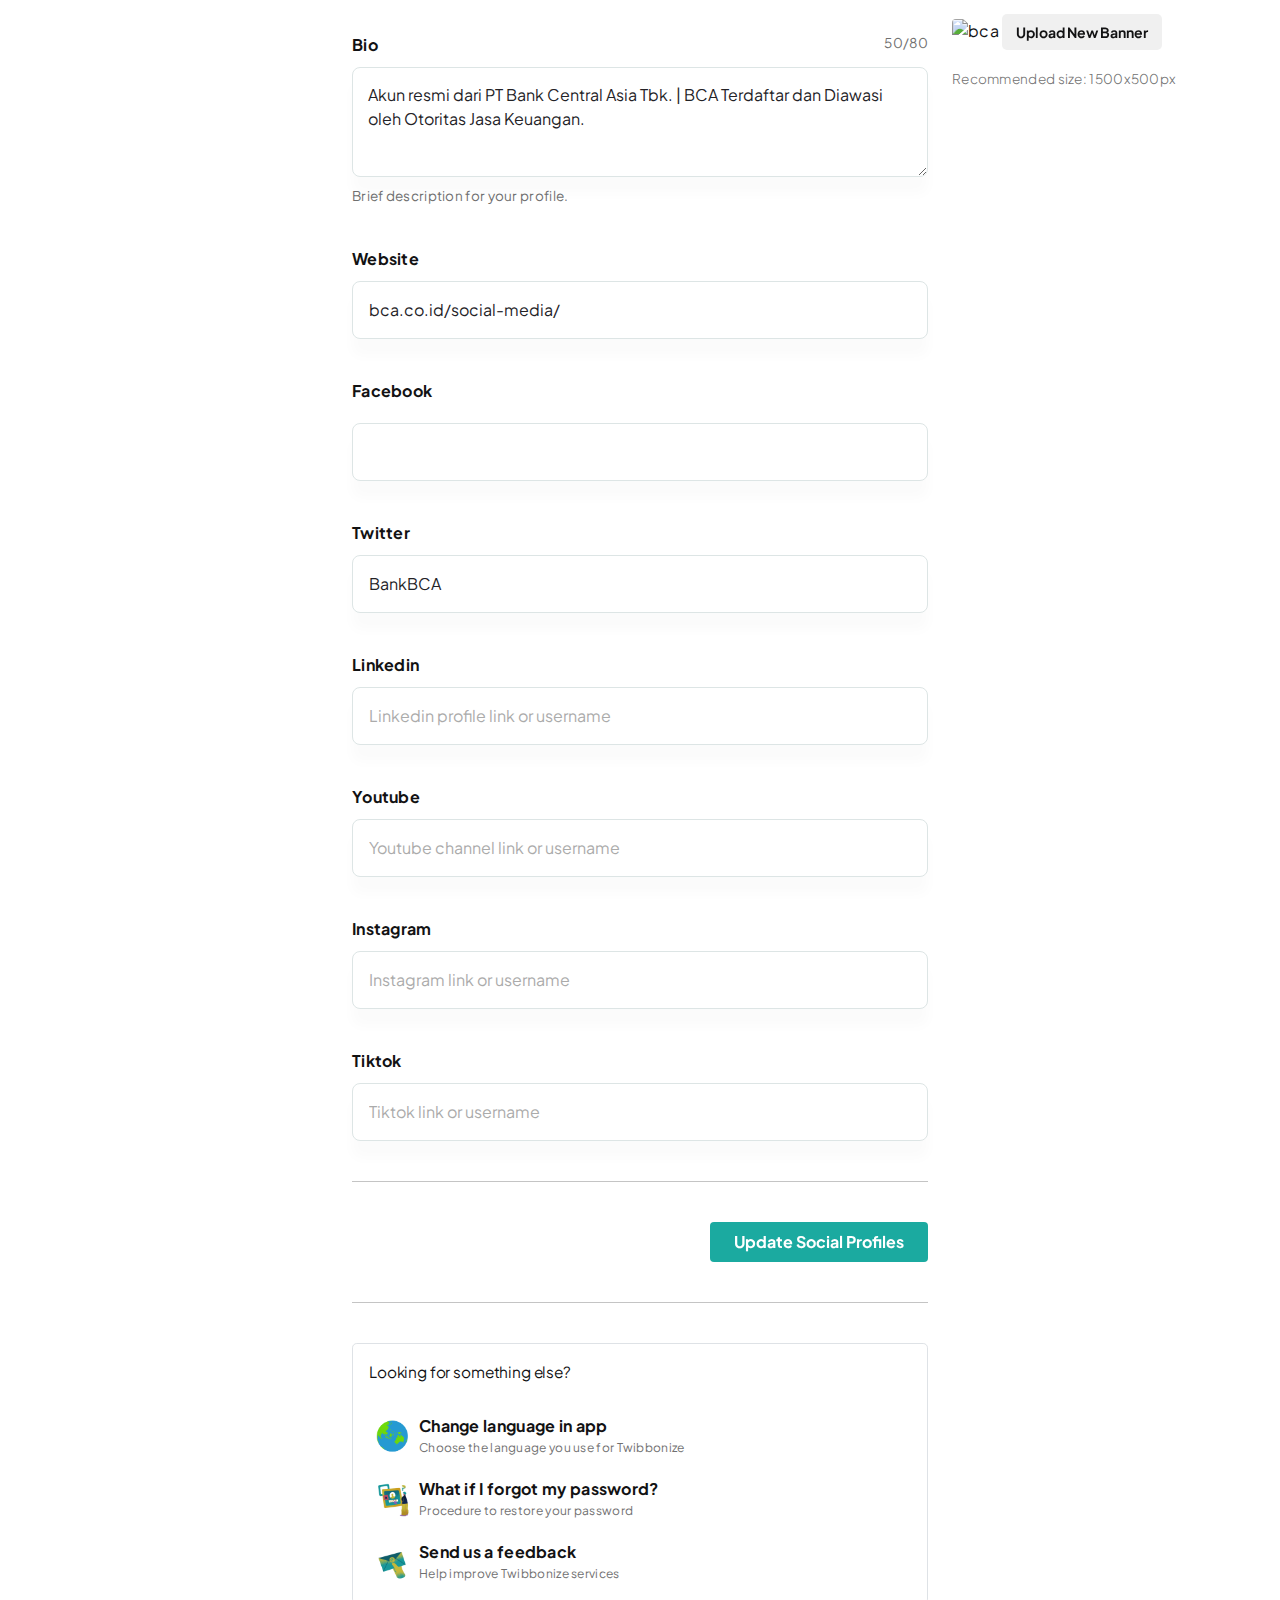
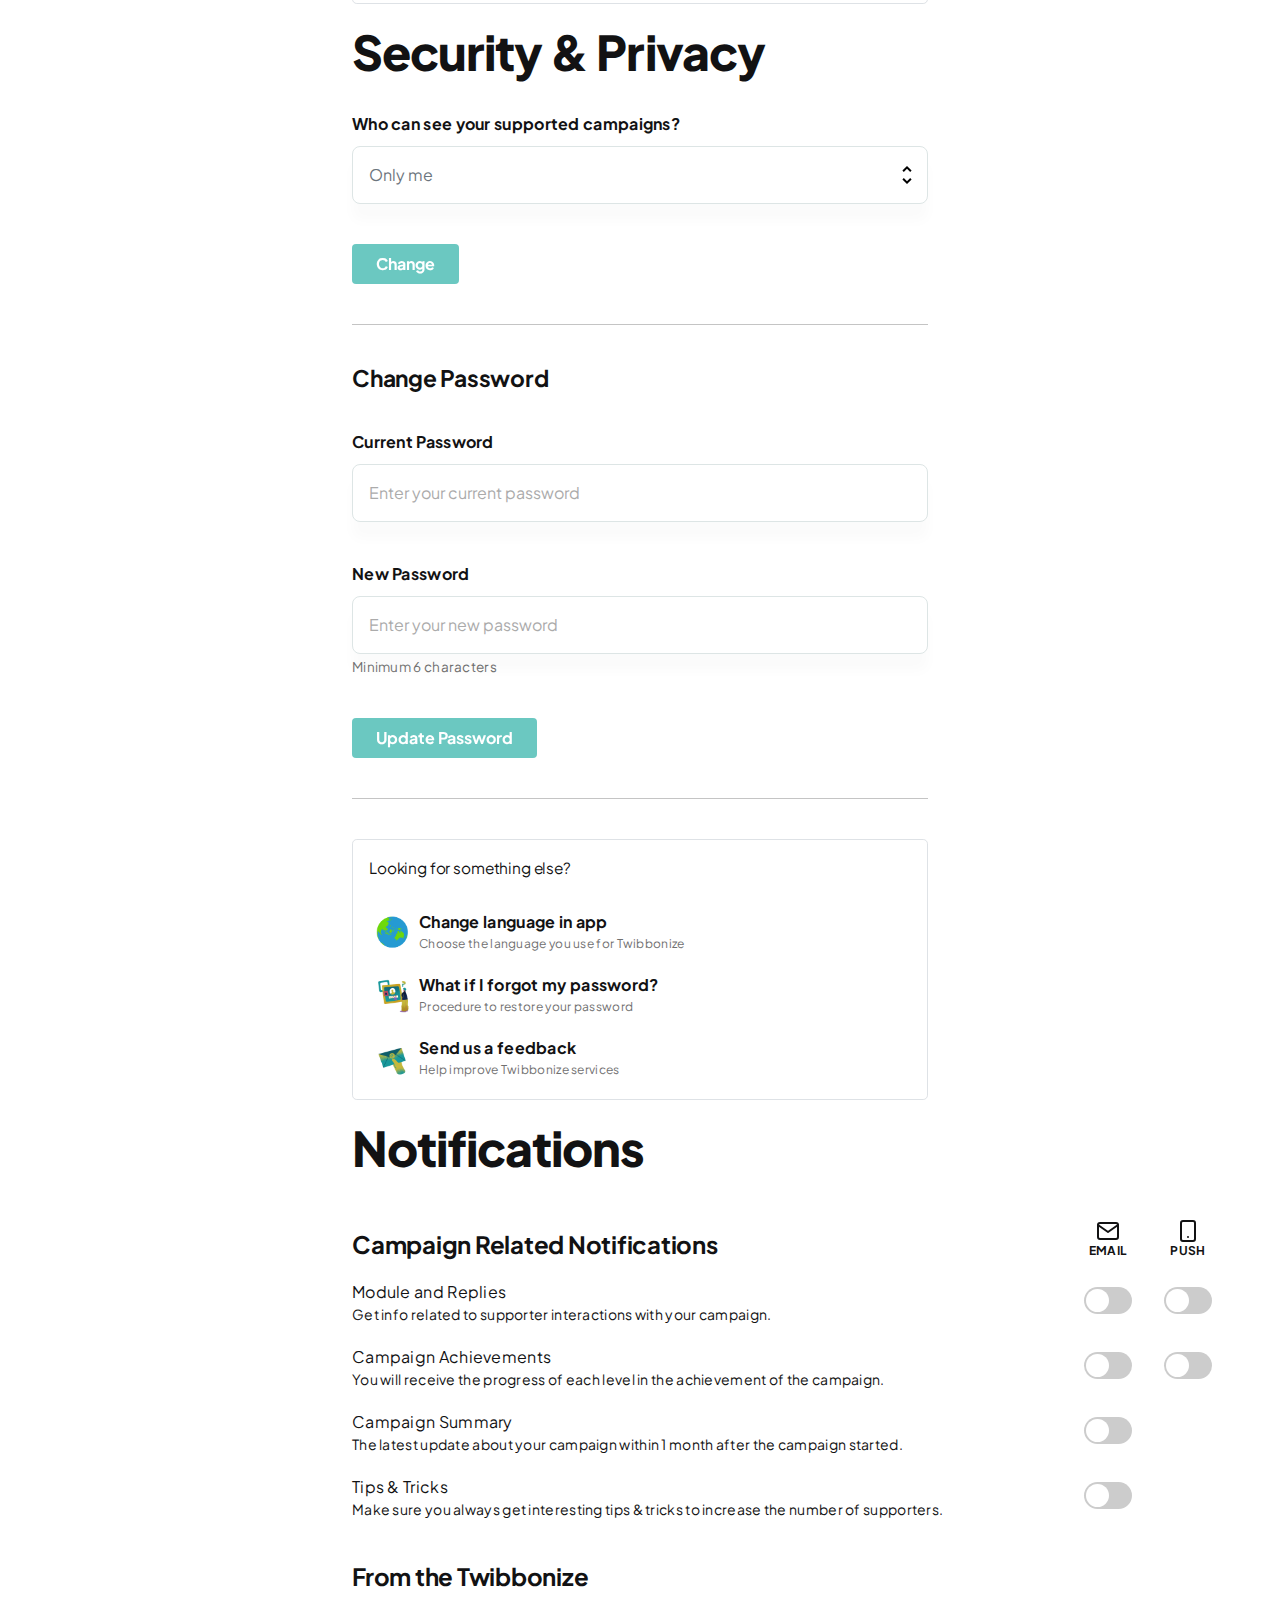
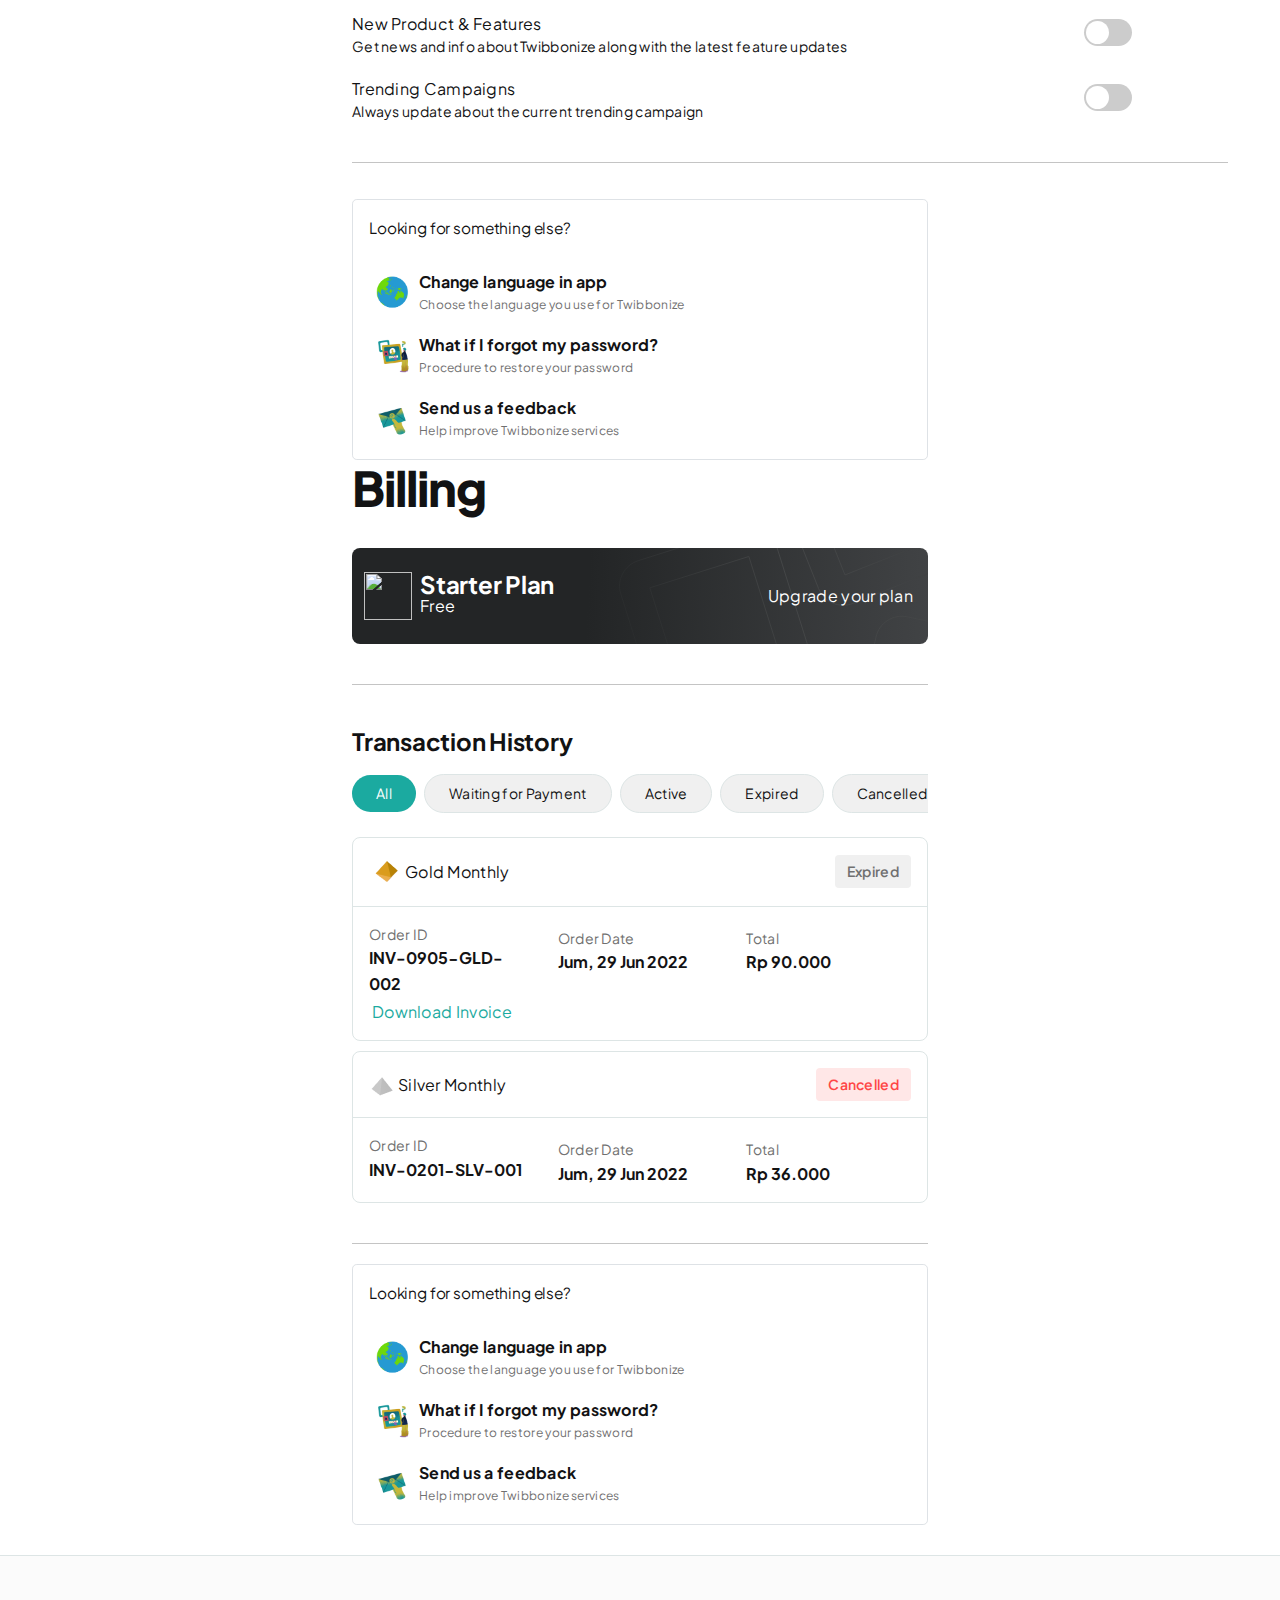
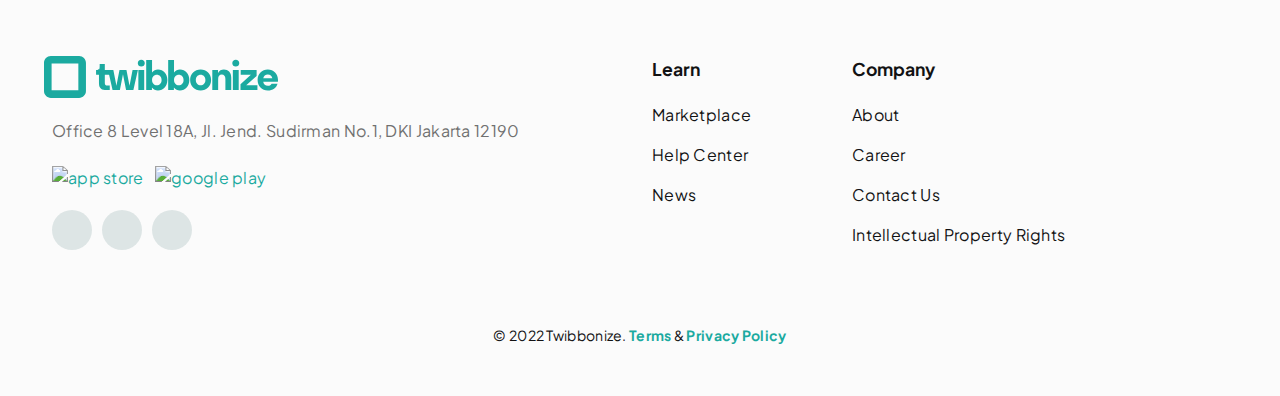
==== commit 8ccadaeb: "other links for help" ====
--- a/account_settings.html
+++ b/account_settings.html
@@ -307,6 +307,58 @@
 
                       <button class="btn btn-danger btn-outline btn-sm mt-3">Delete Account</button>
                     </div>
+
+                    <hr>
+
+                    <div class="card border rounded-3">
+                      <div class="card-body">
+                        <h5 class="card-title fw-normal mb-30">
+                          Looking for something else?
+                        </h5>
+
+                        <div class="d-flex flex-column w-100 space-y-15">
+                          <div class="d-flex align-items-center space-x-3 justify-content-between w-100">
+                            <div class="d-flex space-x-2">
+                              <img src="assets/img/icons/account-icons/language.png" width="48" height="48" alt="">
+
+                              <div>
+                                <p class="fw-bold color_black">Change language in app</p>
+                                <p class="txt_sm">Choose the language you use for Twibbonize</p>
+                              </div>
+                            </div>
+
+                            <i class="color_text" data-feather="external-link"></i>
+                          </div>
+
+                          <div class="d-flex align-items-center space-x-3 justify-content-between w-100">
+                            <div class="d-flex space-x-2">
+                              <img src="assets/img/icons/account-icons/password.png" width="48" height="48" alt="">
+
+                              <div>
+                                <p class="fw-bold color_black">What if I forgot my password?</p>
+                                <p class="txt_sm">Procedure to restore your password</p>
+                              </div>
+                            </div>
+
+                            <i class="color_text" data-feather="external-link"></i>
+                          </div>
+
+
+                          <div class="d-flex align-items-center space-x-3 justify-content-between w-100">
+                            <div class="d-flex space-x-2">
+                              <img src="assets/img/icons/account-icons/email.png" width="48" height="48" alt="">
+
+                              <div>
+                                <p class="fw-bold color_black">Send us a feedback</p>
+                                <p class="txt_sm">Help improve Twibbonize services</p>
+                              </div>
+                            </div>
+
+                            <i class="color_text" data-feather="external-link"></i>
+                          </div>
+                        </div>
+                      </div>
+                    </div>
                   </div>
                 </div>
               </div>
@@ -395,8 +447,60 @@
                     </div>
 
                     <hr>
-                    <div class="mt-20">
-                      <button class="btn btn-primary float-right">Update Social Profiles</button>
+                    <div class="d-flex justify-content-end">
+                      <button class="btn btn-primary">Update Social Profiles</button>
+                    </div>
+
+                    <hr>
+
+                    <div class="card border rounded-3">
+                      <div class="card-body">
+                        <h5 class="card-title fw-normal mb-30">
+                          Looking for something else?
+                        </h5>
+
+                        <div class="d-flex flex-column w-100 space-y-15">
+                          <div class="d-flex align-items-center space-x-3 justify-content-between w-100">
+                            <div class="d-flex space-x-2">
+                              <img src="assets/img/icons/account-icons/language.png" width="48" height="48" alt="">
+
+                              <div>
+                                <p class="fw-bold color_black">Change language in app</p>
+                                <p class="txt_sm">Choose the language you use for Twibbonize</p>
+                              </div>
+                            </div>
+
+                            <i class="color_text" data-feather="external-link"></i>
+                          </div>
+
+                          <div class="d-flex align-items-center space-x-3 justify-content-between w-100">
+                            <div class="d-flex space-x-2">
+                              <img src="assets/img/icons/account-icons/password.png" width="48" height="48" alt="">
+
+                              <div>
+                                <p class="fw-bold color_black">What if I forgot my password?</p>
+                                <p class="txt_sm">Procedure to restore your password</p>
+                              </div>
+                            </div>
+
+                            <i class="color_text" data-feather="external-link"></i>
+                          </div>
+
+
+                          <div class="d-flex align-items-center space-x-3 justify-content-between w-100">
+                            <div class="d-flex space-x-2">
+                              <img src="assets/img/icons/account-icons/email.png" width="48" height="48" alt="">
+
+                              <div>
+                                <p class="fw-bold color_black">Send us a feedback</p>
+                                <p class="txt_sm">Help improve Twibbonize services</p>
+                              </div>
+                            </div>
+
+                            <i class="color_text" data-feather="external-link"></i>
+                          </div>
+                        </div>
+                      </div>
                     </div>
 
                   </div>
@@ -463,6 +567,59 @@
                     </div>
 
                     <button class="btn btn-primary" disabled>Update Password</button>
+
+                    <hr>
+
+                    <div class="card border rounded-3">
+                      <div class="card-body">
+                        <h5 class="card-title fw-normal mb-30">
+                          Looking for something else?
+                        </h5>
+
+                        <div class="d-flex flex-column w-100 space-y-15">
+                          <div class="d-flex align-items-center space-x-3 justify-content-between w-100">
+                            <div class="d-flex space-x-2">
+                              <img src="assets/img/icons/account-icons/language.png" width="48" height="48" alt="">
+
+                              <div>
+                                <p class="fw-bold color_black">Change language in app</p>
+                                <p class="txt_sm">Choose the language you use for Twibbonize</p>
+                              </div>
+                            </div>
+
+                            <i class="color_text" data-feather="external-link"></i>
+                          </div>
+
+                          <div class="d-flex align-items-center space-x-3 justify-content-between w-100">
+                            <div class="d-flex space-x-2">
+                              <img src="assets/img/icons/account-icons/password.png" width="48" height="48" alt="">
+
+                              <div>
+                                <p class="fw-bold color_black">What if I forgot my password?</p>
+                                <p class="txt_sm">Procedure to restore your password</p>
+                              </div>
+                            </div>
+
+                            <i class="color_text" data-feather="external-link"></i>
+                          </div>
+
+
+                          <div class="d-flex align-items-center space-x-3 justify-content-between w-100">
+                            <div class="d-flex space-x-2">
+                              <img src="assets/img/icons/account-icons/email.png" width="48" height="48" alt="">
+
+                              <div>
+                                <p class="fw-bold color_black">Send us a feedback</p>
+                                <p class="txt_sm">Help improve Twibbonize services</p>
+                              </div>
+                            </div>
+
+                            <i class="color_text" data-feather="external-link"></i>
+                          </div>
+                        </div>
+                      </div>
+                    </div>
+
                   </div>
                 </div>
               </div>
@@ -634,6 +791,65 @@
                 </div>
 
               </div>
+
+            </div>
+
+            <div class="mt-40">
+              <hr>
+              <div class="row">
+                <div class="col-8">
+                  <div class="card border rounded-3 mt-20">
+                    <div class="card-body">
+                      <h5 class="card-title fw-normal mb-30">
+                        Looking for something else?
+                      </h5>
+
+                      <div class="d-flex flex-column w-100 space-y-15">
+                        <div class="d-flex align-items-center space-x-3 justify-content-between w-100">
+                          <div class="d-flex space-x-2">
+                            <img src="assets/img/icons/account-icons/language.png" width="48" height="48" alt="">
+
+                            <div>
+                              <p class="fw-bold color_black">Change language in app</p>
+                              <p class="txt_sm">Choose the language you use for Twibbonize</p>
+                            </div>
+                          </div>
+
+                          <i class="color_text" data-feather="external-link"></i>
+                        </div>
+
+                        <div class="d-flex align-items-center space-x-3 justify-content-between w-100">
+                          <div class="d-flex space-x-2">
+                            <img src="assets/img/icons/account-icons/password.png" width="48" height="48" alt="">
+
+                            <div>
+                              <p class="fw-bold color_black">What if I forgot my password?</p>
+                              <p class="txt_sm">Procedure to restore your password</p>
+                            </div>
+                          </div>
+
+                          <i class="color_text" data-feather="external-link"></i>
+                        </div>
+
+
+                        <div class="d-flex align-items-center space-x-3 justify-content-between w-100">
+                          <div class="d-flex space-x-2">
+                            <img src="assets/img/icons/account-icons/email.png" width="48" height="48" alt="">
+
+                            <div>
+                              <p class="fw-bold color_black">Send us a feedback</p>
+                              <p class="txt_sm">Help improve Twibbonize services</p>
+                            </div>
+                          </div>
+
+                          <i class="color_text" data-feather="external-link"></i>
+                        </div>
+                      </div>
+                    </div>
+                  </div>
+                </div>
+              </div>
+
 
             </div>
 
@@ -781,7 +997,57 @@
                   </section>
 
 
-
+                  <hr>
+
+                  <div class="card border rounded-3 mt-20">
+                    <div class="card-body">
+                      <h5 class="card-title fw-normal mb-30">
+                        Looking for something else?
+                      </h5>
+
+                      <div class="d-flex flex-column w-100 space-y-15">
+                        <div class="d-flex align-items-center space-x-3 justify-content-between w-100">
+                          <div class="d-flex space-x-2">
+                            <img src="assets/img/icons/account-icons/language.png" width="48" height="48" alt="">
+
+                            <div>
+                              <p class="fw-bold color_black">Change language in app</p>
+                              <p class="txt_sm">Choose the language you use for Twibbonize</p>
+                            </div>
+                          </div>
+
+                          <i class="color_text" data-feather="external-link"></i>
+                        </div>
+
+                        <div class="d-flex align-items-center space-x-3 justify-content-between w-100">
+                          <div class="d-flex space-x-2">
+                            <img src="assets/img/icons/account-icons/password.png" width="48" height="48" alt="">
+
+                            <div>
+                              <p class="fw-bold color_black">What if I forgot my password?</p>
+                              <p class="txt_sm">Procedure to restore your password</p>
+                            </div>
+                          </div>
+
+                          <i class="color_text" data-feather="external-link"></i>
+                        </div>
+
+
+                        <div class="d-flex align-items-center space-x-3 justify-content-between w-100">
+                          <div class="d-flex space-x-2">
+                            <img src="assets/img/icons/account-icons/email.png" width="48" height="48" alt="">
+
+                            <div>
+                              <p class="fw-bold color_black">Send us a feedback</p>
+                              <p class="txt_sm">Help improve Twibbonize services</p>
+                            </div>
+                          </div>
+
+                          <i class="color_text" data-feather="external-link"></i>
+                        </div>
+                      </div>
+                    </div>
+                  </div>
                 </div>
               </div>
             </div>
@@ -942,7 +1208,7 @@
         <li :class="{ 'active': settingIsOpen &&  currentSetting == 'Profile' }" @click="switchSetting('Profile')">
           <a href="#" class="d-flex align-items-center justify-content-between">
             <div class="d-flex align-items-center">
-              <i data-feather="link" width="16" height="16"></i>
+              <i data-feather="edit" width="16" height="16"></i>
               <span class="ml-2">Profile</span>
             </div>
             <i data-feather="chevron-right" width="16" height="16"></i>
